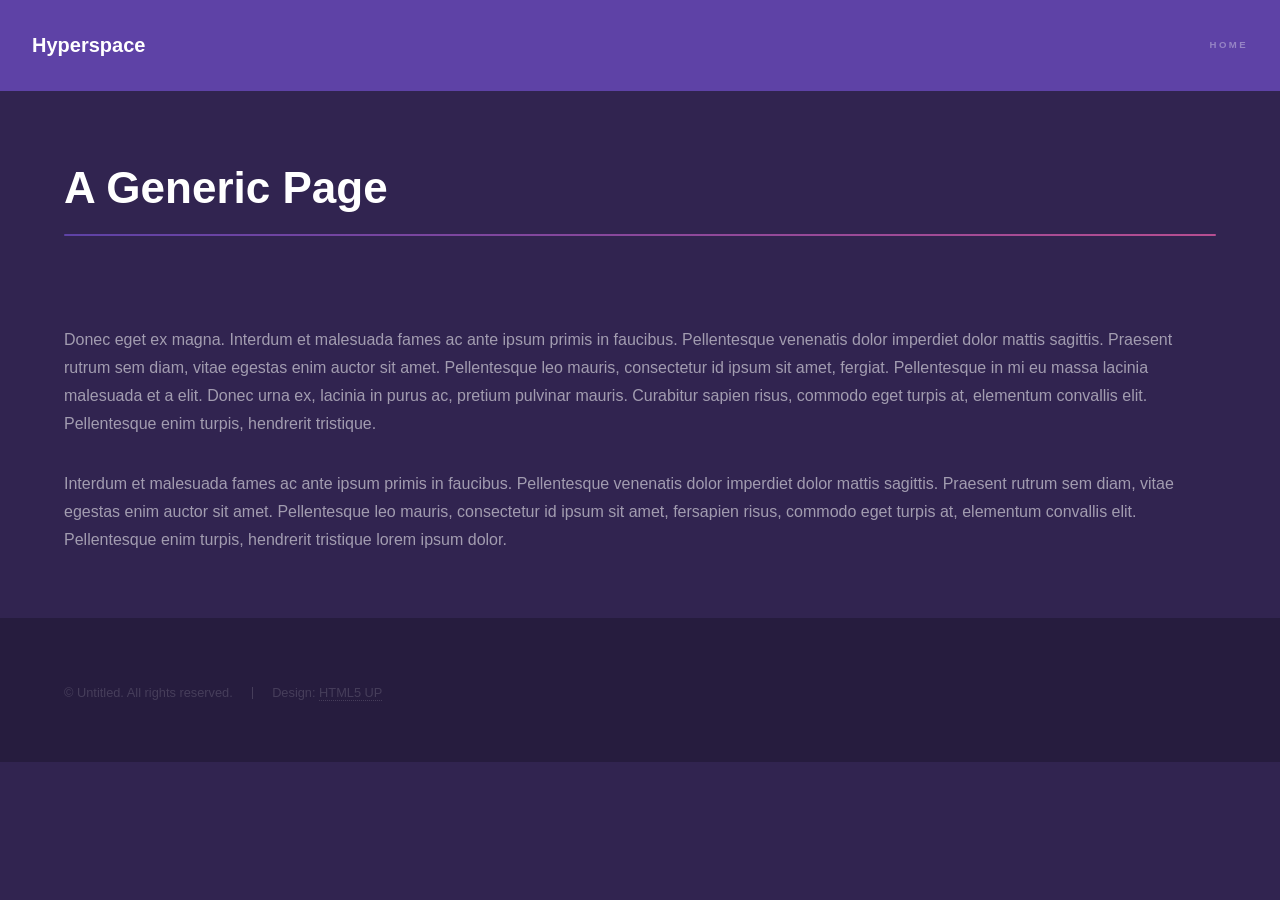
==== courses.html @ 7a7cf8f0 "Site navigation (home and course pages)" ====
<!DOCTYPE HTML>
<!--
	Hyperspace by HTML5 UP
	html5up.net | @ajlkn
	Free for personal and commercial use under the CCA 3.0 license (html5up.net/license)
-->
<html>
	<head>
		<title>Generic - Hyperspace by HTML5 UP</title>
		<meta charset="utf-8" />
		<meta name="viewport" content="width=device-width, initial-scale=1, user-scalable=no" />
		<link rel="stylesheet" href="assets/css/main.css" />
		<noscript><link rel="stylesheet" href="assets/css/noscript.css" /></noscript>
	</head>
	<body class="is-preload">

		<!-- Header -->
			<header id="header">
				<a href="index.html" class="title">Hyperspace</a>
				<nav>
					<ul>
						<li><a href="index.html">Home</a></li>
					</ul>
				</nav>
			</header>

		<!-- Wrapper -->
			<div id="wrapper">

				<!-- Main -->
					<section id="main" class="wrapper">
						<div class="inner">
							<h1 class="major">A Generic Page</h1>
							<span class="image fit"><img src="images/pic04.jpg" alt="" /></span>
							<p>Donec eget ex magna. Interdum et malesuada fames ac ante ipsum primis in faucibus. Pellentesque venenatis dolor imperdiet dolor mattis sagittis. Praesent rutrum sem diam, vitae egestas enim auctor sit amet. Pellentesque leo mauris, consectetur id ipsum sit amet, fergiat. Pellentesque in mi eu massa lacinia malesuada et a elit. Donec urna ex, lacinia in purus ac, pretium pulvinar mauris. Curabitur sapien risus, commodo eget turpis at, elementum convallis elit. Pellentesque enim turpis, hendrerit tristique.</p>
							<p>Interdum et malesuada fames ac ante ipsum primis in faucibus. Pellentesque venenatis dolor imperdiet dolor mattis sagittis. Praesent rutrum sem diam, vitae egestas enim auctor sit amet. Pellentesque leo mauris, consectetur id ipsum sit amet, fersapien risus, commodo eget turpis at, elementum convallis elit. Pellentesque enim turpis, hendrerit tristique lorem ipsum dolor.</p>
						</div>
					</section>

			</div>

		<!-- Footer -->
			<footer id="footer" class="wrapper alt">
				<div class="inner">
					<ul class="menu">
						<li>&copy; Untitled. All rights reserved.</li><li>Design: <a href="http://html5up.net">HTML5 UP</a></li>
					</ul>
				</div>
			</footer>

		<!-- Scripts -->
			<script src="assets/js/jquery.min.js"></script>
			<script src="assets/js/jquery.scrollex.min.js"></script>
			<script src="assets/js/jquery.scrolly.min.js"></script>
			<script src="assets/js/browser.min.js"></script>
			<script src="assets/js/breakpoints.min.js"></script>
			<script src="assets/js/util.js"></script>
			<script src="assets/js/main.js"></script>

	</body>
</html>
---- assets/css/main.css ----
@import url(fontawesome-all.min.css);

/*
	Hyperspace by HTML5 UP
	html5up.net | @ajlkn
	Free for personal and commercial use under the CCA 3.0 license (html5up.net/license)
*/

html, body, div, span, applet, object,
iframe, h1, h2, h3, h4, h5, h6, p, blockquote,
pre, a, abbr, acronym, address, big, cite,
code, del, dfn, em, img, ins, kbd, q, s, samp,
small, strike, strong, sub, sup, tt, var, b,
u, i, center, dl, dt, dd, ol, ul, li, fieldset,
form, label, legend, table, caption, tbody,
tfoot, thead, tr, th, td, article, aside,
canvas, details, embed, figure, figcaption,
footer, header, hgroup, menu, nav, output, ruby,
section, summary, time, mark, audio, video {
	margin: 0;
	padding: 0;
	border: 0;
	font-size: 100%;
	font: inherit;
	vertical-align: baseline;}

article, aside, details, figcaption, figure,
footer, header, hgroup, menu, nav, section {
	display: block;}

body {
	line-height: 1;
}

ol, ul {
	list-style: none;
}

blockquote, q {
	quotes: none;
}

	blockquote:before, blockquote:after, q:before, q:after {
		content: '';
		content: none;
	}

table {
	border-collapse: collapse;
	border-spacing: 0;
}

body {
	-webkit-text-size-adjust: none;
}

mark {
	background-color: transparent;
	color: inherit;
}

input::-moz-focus-inner {
	border: 0;
	padding: 0;
}

input, select, textarea {
	-moz-appearance: none;
	-webkit-appearance: none;
	-ms-appearance: none;
	appearance: none;
}

/* Basic */

	@-ms-viewport {
		width: device-width;
	}

	body {
		-ms-overflow-style: scrollbar;
	}

	@media screen and (max-width: 480px) {

		html, body {
			min-width: 320px;
		}

	}

	html {
		box-sizing: border-box;
	}

	*, *:before, *:after {
		box-sizing: inherit;
	}

	body {
		background: #312450;
	}

		body.is-preload *, body.is-preload *:before, body.is-preload *:after {
			-moz-animation: none !important;
			-webkit-animation: none !important;
			-ms-animation: none !important;
			animation: none !important;
			-moz-transition: none !important;
			-webkit-transition: none !important;
			-ms-transition: none !important;
			transition: none !important;
		}

/* Type */

	body, input, select, textarea {
		color: rgba(255, 255, 255, 0.55);
		font-family: Arial, Helvetica, sans-serif;
		font-size: 16.5pt;
		font-weight: normal;
		line-height: 1.75;
	}

		@media screen and (max-width: 1680px) {

			body, input, select, textarea {
				font-size: 13pt;
			}

		}

		@media screen and (max-width: 1280px) {

			body, input, select, textarea {
				font-size: 12pt;
			}

		}

		@media screen and (max-width: 360px) {

			body, input, select, textarea {
				font-size: 11pt;
			}

		}

	a {
		-moz-transition: color 0.2s ease, border-bottom-color 0.2s ease;
		-webkit-transition: color 0.2s ease, border-bottom-color 0.2s ease;
		-ms-transition: color 0.2s ease, border-bottom-color 0.2s ease;
		transition: color 0.2s ease, border-bottom-color 0.2s ease;
		border-bottom: dotted 1px rgba(255, 255, 255, 0.35);
		color: inherit;
		text-decoration: none;
	}

		a:hover {
			border-bottom-color: transparent;
			color: #ffffff;
		}

	strong, b {
		color: #ffffff;
		font-weight: bold;
	}

	em, i {
		font-style: italic;
	}

	p {
		margin: 0 0 2em 0;
	}

	h1, h2, h3, h4, h5, h6 {
		color: #ffffff;
		font-weight: bold;
		line-height: 1.5;
		margin: 0 0 0.5em 0;
	}

		h1 a, h2 a, h3 a, h4 a, h5 a, h6 a {
			color: inherit;
			text-decoration: none;
		}

	h1 {
		font-size: 2.75em;
	}

		h1.major {
			margin: 0 0 1.3em 0;
			position: relative;
			padding-bottom: 0.35em;
		}

			h1.major:after {
				background-image: -moz-linear-gradient(to right, #5e42a6, #b74e91);
				background-image: -webkit-linear-gradient(to right, #5e42a6, #b74e91);
				background-image: -ms-linear-gradient(to right, #5e42a6, #b74e91);
				background-image: linear-gradient(to right, #5e42a6, #b74e91);
				-moz-transition: max-width 0.2s ease;
				-webkit-transition: max-width 0.2s ease;
				-ms-transition: max-width 0.2s ease;
				transition: max-width 0.2s ease;
				border-radius: 0.2em;
				bottom: 0;
				content: '';
				height: 0.05em;
				position: absolute;
				right: 0;
				width: 100%;
			}

	h2 {
		font-size: 1.75em;
	}

	h3 {
		font-size: 1.1em;
	}

	h4 {
		font-size: 1em;
	}

	h5 {
		font-size: 0.8em;
	}

	h6 {
		font-size: 0.6em;
	}

	@media screen and (max-width: 736px) {

		h1 {
			font-size: 2em;
		}

		h2 {
			font-size: 1.25em;
		}

		h3 {
			font-size: 1em;
		}

		h4 {
			font-size: 0.8em;
		}

		h5 {
			font-size: 0.6em;
		}

		h6 {
			font-size: 0.6em;
		}

	}

	sub {
		font-size: 0.8em;
		position: relative;
		top: 0.5em;
	}

	sup {
		font-size: 0.8em;
		position: relative;
		top: -0.5em;
	}

	blockquote {
		border-left: solid 4px rgba(255, 255, 255, 0.15);
		font-style: italic;
		margin: 0 0 2em 0;
		padding: 0.5em 0 0.5em 2em;
	}

	code {
		background: rgba(255, 255, 255, 0.05);
		border-radius: 0.25em;
		border: solid 1px rgba(255, 255, 255, 0.15);
		font-family: "Courier New", monospace;
		font-size: 0.9em;
		margin: 0 0.25em;
		padding: 0.25em 0.65em;
	}

	pre {
		-webkit-overflow-scrolling: touch;
		font-family: "Courier New", monospace;
		font-size: 0.9em;
		margin: 0 0 2em 0;
	}

		pre code {
			display: block;
			line-height: 1.75em;
			padding: 1em 1.5em;
			overflow-x: auto;
		}

	hr {
		border: 0;
		border-bottom: solid 1px rgba(255, 255, 255, 0.15);
		margin: 2em 0;
	}

		hr.major {
			margin: 3em 0;
		}

	.align-left {
		text-align: left;
	}

	.align-center {
		text-align: center;
	}

	.align-right {
		text-align: right;
	}

/* Row */

	.row {
		display: flex;
		flex-wrap: wrap;
		box-sizing: border-box;
		align-items: stretch;
	}

		.row > * {
			box-sizing: border-box;
		}

		.row.gtr-uniform > * > :last-child {
			margin-bottom: 0;
		}

		.row.aln-left {
			justify-content: flex-start;
		}

		.row.aln-center {
			justify-content: center;
		}

		.row.aln-right {
			justify-content: flex-end;
		}

		.row.aln-top {
			align-items: flex-start;
		}

		.row.aln-middle {
			align-items: center;
		}

		.row.aln-bottom {
			align-items: flex-end;
		}

		.row > .imp {
			order: -1;
		}

		.row > .col-1 {
			width: 8.33333%;
		}

		.row > .off-1 {
			margin-left: 8.33333%;
		}

		.row > .col-2 {
			width: 16.66667%;
		}

		.row > .off-2 {
			margin-left: 16.66667%;
		}

		.row > .col-3 {
			width: 25%;
		}

		.row > .off-3 {
			margin-left: 25%;
		}

		.row > .col-4 {
			width: 33.33333%;
		}

		.row > .off-4 {
			margin-left: 33.33333%;
		}

		.row > .col-5 {
			width: 41.66667%;
		}

		.row > .off-5 {
			margin-left: 41.66667%;
		}

		.row > .col-6 {
			width: 50%;
		}

		.row > .off-6 {
			margin-left: 50%;
		}

		.row > .col-7 {
			width: 58.33333%;
		}

		.row > .off-7 {
			margin-left: 58.33333%;
		}

		.row > .col-8 {
			width: 66.66667%;
		}

		.row > .off-8 {
			margin-left: 66.66667%;
		}

		.row > .col-9 {
			width: 75%;
		}

		.row > .off-9 {
			margin-left: 75%;
		}

		.row > .col-10 {
			width: 83.33333%;
		}

		.row > .off-10 {
			margin-left: 83.33333%;
		}

		.row > .col-11 {
			width: 91.66667%;
		}

		.row > .off-11 {
			margin-left: 91.66667%;
		}

		.row > .col-12 {
			width: 100%;
		}

		.row > .off-12 {
			margin-left: 100%;
		}

		.row.gtr-0 {
			margin-top: 0;
			margin-left: 0em;
		}

			.row.gtr-0 > * {
				padding: 0 0 0 0em;
			}

			.row.gtr-0.gtr-uniform {
				margin-top: 0em;
			}

				.row.gtr-0.gtr-uniform > * {
					padding-top: 0em;
				}

		.row.gtr-25 {
			margin-top: 0;
			margin-left: -0.375em;
		}

			.row.gtr-25 > * {
				padding: 0 0 0 0.375em;
			}

			.row.gtr-25.gtr-uniform {
				margin-top: -0.375em;
			}

				.row.gtr-25.gtr-uniform > * {
					padding-top: 0.375em;
				}

		.row.gtr-50 {
			margin-top: 0;
			margin-left: -0.75em;
		}

			.row.gtr-50 > * {
				padding: 0 0 0 0.75em;
			}

			.row.gtr-50.gtr-uniform {
				margin-top: -0.75em;
			}

				.row.gtr-50.gtr-uniform > * {
					padding-top: 0.75em;
				}

		.row {
			margin-top: 0;
			margin-left: -1.5em;
		}

			.row > * {
				padding: 0 0 0 1.5em;
			}

			.row.gtr-uniform {
				margin-top: -1.5em;
			}

				.row.gtr-uniform > * {
					padding-top: 1.5em;
				}

		.row.gtr-150 {
			margin-top: 0;
			margin-left: -2.25em;
		}

			.row.gtr-150 > * {
				padding: 0 0 0 2.25em;
			}

			.row.gtr-150.gtr-uniform {
				margin-top: -2.25em;
			}

				.row.gtr-150.gtr-uniform > * {
					padding-top: 2.25em;
				}

		.row.gtr-200 {
			margin-top: 0;
			margin-left: -3em;
		}

			.row.gtr-200 > * {
				padding: 0 0 0 3em;
			}

			.row.gtr-200.gtr-uniform {
				margin-top: -3em;
			}

				.row.gtr-200.gtr-uniform > * {
					padding-top: 3em;
				}

		@media screen and (max-width: 1680px) {

			.row {
				display: flex;
				flex-wrap: wrap;
				box-sizing: border-box;
				align-items: stretch;
			}

				.row > * {
					box-sizing: border-box;
				}

				.row.gtr-uniform > * > :last-child {
					margin-bottom: 0;
				}

				.row.aln-left {
					justify-content: flex-start;
				}

				.row.aln-center {
					justify-content: center;
				}

				.row.aln-right {
					justify-content: flex-end;
				}

				.row.aln-top {
					align-items: flex-start;
				}

				.row.aln-middle {
					align-items: center;
				}

				.row.aln-bottom {
					align-items: flex-end;
				}

				.row > .imp-xlarge {
					order: -1;
				}

				.row > .col-1-xlarge {
					width: 8.33333%;
				}

				.row > .off-1-xlarge {
					margin-left: 8.33333%;
				}

				.row > .col-2-xlarge {
					width: 16.66667%;
				}

				.row > .off-2-xlarge {
					margin-left: 16.66667%;
				}

				.row > .col-3-xlarge {
					width: 25%;
				}

				.row > .off-3-xlarge {
					margin-left: 25%;
				}

				.row > .col-4-xlarge {
					width: 33.33333%;
				}

				.row > .off-4-xlarge {
					margin-left: 33.33333%;
				}

				.row > .col-5-xlarge {
					width: 41.66667%;
				}

				.row > .off-5-xlarge {
					margin-left: 41.66667%;
				}

				.row > .col-6-xlarge {
					width: 50%;
				}

				.row > .off-6-xlarge {
					margin-left: 50%;
				}

				.row > .col-7-xlarge {
					width: 58.33333%;
				}

				.row > .off-7-xlarge {
					margin-left: 58.33333%;
				}

				.row > .col-8-xlarge {
					width: 66.66667%;
				}

				.row > .off-8-xlarge {
					margin-left: 66.66667%;
				}

				.row > .col-9-xlarge {
					width: 75%;
				}

				.row > .off-9-xlarge {
					margin-left: 75%;
				}

				.row > .col-10-xlarge {
					width: 83.33333%;
				}

				.row > .off-10-xlarge {
					margin-left: 83.33333%;
				}

				.row > .col-11-xlarge {
					width: 91.66667%;
				}

				.row > .off-11-xlarge {
					margin-left: 91.66667%;
				}

				.row > .col-12-xlarge {
					width: 100%;
				}

				.row > .off-12-xlarge {
					margin-left: 100%;
				}

				.row.gtr-0 {
					margin-top: 0;
					margin-left: 0em;
				}

					.row.gtr-0 > * {
						padding: 0 0 0 0em;
					}

					.row.gtr-0.gtr-uniform {
						margin-top: 0em;
					}

						.row.gtr-0.gtr-uniform > * {
							padding-top: 0em;
						}

				.row.gtr-25 {
					margin-top: 0;
					margin-left: -0.375em;
				}

					.row.gtr-25 > * {
						padding: 0 0 0 0.375em;
					}

					.row.gtr-25.gtr-uniform {
						margin-top: -0.375em;
					}

						.row.gtr-25.gtr-uniform > * {
							padding-top: 0.375em;
						}

				.row.gtr-50 {
					margin-top: 0;
					margin-left: -0.75em;
				}

					.row.gtr-50 > * {
						padding: 0 0 0 0.75em;
					}

					.row.gtr-50.gtr-uniform {
						margin-top: -0.75em;
					}

						.row.gtr-50.gtr-uniform > * {
							padding-top: 0.75em;
						}

				.row {
					margin-top: 0;
					margin-left: -1.5em;
				}

					.row > * {
						padding: 0 0 0 1.5em;
					}

					.row.gtr-uniform {
						margin-top: -1.5em;
					}

						.row.gtr-uniform > * {
							padding-top: 1.5em;
						}

				.row.gtr-150 {
					margin-top: 0;
					margin-left: -2.25em;
				}

					.row.gtr-150 > * {
						padding: 0 0 0 2.25em;
					}

					.row.gtr-150.gtr-uniform {
						margin-top: -2.25em;
					}

						.row.gtr-150.gtr-uniform > * {
							padding-top: 2.25em;
						}

				.row.gtr-200 {
					margin-top: 0;
					margin-left: -3em;
				}

					.row.gtr-200 > * {
						padding: 0 0 0 3em;
					}

					.row.gtr-200.gtr-uniform {
						margin-top: -3em;
					}

						.row.gtr-200.gtr-uniform > * {
							padding-top: 3em;
						}

		}

		@media screen and (max-width: 1280px) {

			.row {
				display: flex;
				flex-wrap: wrap;
				box-sizing: border-box;
				align-items: stretch;
			}

				.row > * {
					box-sizing: border-box;
				}

				.row.gtr-uniform > * > :last-child {
					margin-bottom: 0;
				}

				.row.aln-left {
					justify-content: flex-start;
				}

				.row.aln-center {
					justify-content: center;
				}

				.row.aln-right {
					justify-content: flex-end;
				}

				.row.aln-top {
					align-items: flex-start;
				}

				.row.aln-middle {
					align-items: center;
				}

				.row.aln-bottom {
					align-items: flex-end;
				}

				.row > .imp-large {
					order: -1;
				}

				.row > .col-1-large {
					width: 8.33333%;
				}

				.row > .off-1-large {
					margin-left: 8.33333%;
				}

				.row > .col-2-large {
					width: 16.66667%;
				}

				.row > .off-2-large {
					margin-left: 16.66667%;
				}

				.row > .col-3-large {
					width: 25%;
				}

				.row > .off-3-large {
					margin-left: 25%;
				}

				.row > .col-4-large {
					width: 33.33333%;
				}

				.row > .off-4-large {
					margin-left: 33.33333%;
				}

				.row > .col-5-large {
					width: 41.66667%;
				}

				.row > .off-5-large {
					margin-left: 41.66667%;
				}

				.row > .col-6-large {
					width: 50%;
				}

				.row > .off-6-large {
					margin-left: 50%;
				}

				.row > .col-7-large {
					width: 58.33333%;
				}

				.row > .off-7-large {
					margin-left: 58.33333%;
				}

				.row > .col-8-large {
					width: 66.66667%;
				}

				.row > .off-8-large {
					margin-left: 66.66667%;
				}

				.row > .col-9-large {
					width: 75%;
				}

				.row > .off-9-large {
					margin-left: 75%;
				}

				.row > .col-10-large {
					width: 83.33333%;
				}

				.row > .off-10-large {
					margin-left: 83.33333%;
				}

				.row > .col-11-large {
					width: 91.66667%;
				}

				.row > .off-11-large {
					margin-left: 91.66667%;
				}

				.row > .col-12-large {
					width: 100%;
				}

				.row > .off-12-large {
					margin-left: 100%;
				}

				.row.gtr-0 {
					margin-top: 0;
					margin-left: 0em;
				}

					.row.gtr-0 > * {
						padding: 0 0 0 0em;
					}

					.row.gtr-0.gtr-uniform {
						margin-top: 0em;
					}

						.row.gtr-0.gtr-uniform > * {
							padding-top: 0em;
						}

				.row.gtr-25 {
					margin-top: 0;
					margin-left: -0.375em;
				}

					.row.gtr-25 > * {
						padding: 0 0 0 0.375em;
					}

					.row.gtr-25.gtr-uniform {
						margin-top: -0.375em;
					}

						.row.gtr-25.gtr-uniform > * {
							padding-top: 0.375em;
						}

				.row.gtr-50 {
					margin-top: 0;
					margin-left: -0.75em;
				}

					.row.gtr-50 > * {
						padding: 0 0 0 0.75em;
					}

					.row.gtr-50.gtr-uniform {
						margin-top: -0.75em;
					}

						.row.gtr-50.gtr-uniform > * {
							padding-top: 0.75em;
						}

				.row {
					margin-top: 0;
					margin-left: -1.5em;
				}

					.row > * {
						padding: 0 0 0 1.5em;
					}

					.row.gtr-uniform {
						margin-top: -1.5em;
					}

						.row.gtr-uniform > * {
							padding-top: 1.5em;
						}

				.row.gtr-150 {
					margin-top: 0;
					margin-left: -2.25em;
				}

					.row.gtr-150 > * {
						padding: 0 0 0 2.25em;
					}

					.row.gtr-150.gtr-uniform {
						margin-top: -2.25em;
					}

						.row.gtr-150.gtr-uniform > * {
							padding-top: 2.25em;
						}

				.row.gtr-200 {
					margin-top: 0;
					margin-left: -3em;
				}

					.row.gtr-200 > * {
						padding: 0 0 0 3em;
					}

					.row.gtr-200.gtr-uniform {
						margin-top: -3em;
					}

						.row.gtr-200.gtr-uniform > * {
							padding-top: 3em;
						}

		}

		@media screen and (max-width: 980px) {

			.row {
				display: flex;
				flex-wrap: wrap;
				box-sizing: border-box;
				align-items: stretch;
			}

				.row > * {
					box-sizing: border-box;
				}

				.row.gtr-uniform > * > :last-child {
					margin-bottom: 0;
				}

				.row.aln-left {
					justify-content: flex-start;
				}

				.row.aln-center {
					justify-content: center;
				}

				.row.aln-right {
					justify-content: flex-end;
				}

				.row.aln-top {
					align-items: flex-start;
				}

				.row.aln-middle {
					align-items: center;
				}

				.row.aln-bottom {
					align-items: flex-end;
				}

				.row > .imp-medium {
					order: -1;
				}

				.row > .col-1-medium {
					width: 8.33333%;
				}

				.row > .off-1-medium {
					margin-left: 8.33333%;
				}

				.row > .col-2-medium {
					width: 16.66667%;
				}

				.row > .off-2-medium {
					margin-left: 16.66667%;
				}

				.row > .col-3-medium {
					width: 25%;
				}

				.row > .off-3-medium {
					margin-left: 25%;
				}

				.row > .col-4-medium {
					width: 33.33333%;
				}

				.row > .off-4-medium {
					margin-left: 33.33333%;
				}

				.row > .col-5-medium {
					width: 41.66667%;
				}

				.row > .off-5-medium {
					margin-left: 41.66667%;
				}

				.row > .col-6-medium {
					width: 50%;
				}

				.row > .off-6-medium {
					margin-left: 50%;
				}

				.row > .col-7-medium {
					width: 58.33333%;
				}

				.row > .off-7-medium {
					margin-left: 58.33333%;
				}

				.row > .col-8-medium {
					width: 66.66667%;
				}

				.row > .off-8-medium {
					margin-left: 66.66667%;
				}

				.row > .col-9-medium {
					width: 75%;
				}

				.row > .off-9-medium {
					margin-left: 75%;
				}

				.row > .col-10-medium {
					width: 83.33333%;
				}

				.row > .off-10-medium {
					margin-left: 83.33333%;
				}

				.row > .col-11-medium {
					width: 91.66667%;
				}

				.row > .off-11-medium {
					margin-left: 91.66667%;
				}

				.row > .col-12-medium {
					width: 100%;
				}

				.row > .off-12-medium {
					margin-left: 100%;
				}

				.row.gtr-0 {
					margin-top: 0;
					margin-left: 0em;
				}

					.row.gtr-0 > * {
						padding: 0 0 0 0em;
					}

					.row.gtr-0.gtr-uniform {
						margin-top: 0em;
					}

						.row.gtr-0.gtr-uniform > * {
							padding-top: 0em;
						}

				.row.gtr-25 {
					margin-top: 0;
					margin-left: -0.375em;
				}

					.row.gtr-25 > * {
						padding: 0 0 0 0.375em;
					}

					.row.gtr-25.gtr-uniform {
						margin-top: -0.375em;
					}

						.row.gtr-25.gtr-uniform > * {
							padding-top: 0.375em;
						}

				.row.gtr-50 {
					margin-top: 0;
					margin-left: -0.75em;
				}

					.row.gtr-50 > * {
						padding: 0 0 0 0.75em;
					}

					.row.gtr-50.gtr-uniform {
						margin-top: -0.75em;
					}

						.row.gtr-50.gtr-uniform > * {
							padding-top: 0.75em;
						}

				.row {
					margin-top: 0;
					margin-left: -1.5em;
				}

					.row > * {
						padding: 0 0 0 1.5em;
					}

					.row.gtr-uniform {
						margin-top: -1.5em;
					}

						.row.gtr-uniform > * {
							padding-top: 1.5em;
						}

				.row.gtr-150 {
					margin-top: 0;
					margin-left: -2.25em;
				}

					.row.gtr-150 > * {
						padding: 0 0 0 2.25em;
					}

					.row.gtr-150.gtr-uniform {
						margin-top: -2.25em;
					}

						.row.gtr-150.gtr-uniform > * {
							padding-top: 2.25em;
						}

				.row.gtr-200 {
					margin-top: 0;
					margin-left: -3em;
				}

					.row.gtr-200 > * {
						padding: 0 0 0 3em;
					}

					.row.gtr-200.gtr-uniform {
						margin-top: -3em;
					}

						.row.gtr-200.gtr-uniform > * {
							padding-top: 3em;
						}

		}

		@media screen and (max-width: 736px) {

			.row {
				display: flex;
				flex-wrap: wrap;
				box-sizing: border-box;
				align-items: stretch;
			}

				.row > * {
					box-sizing: border-box;
				}

				.row.gtr-uniform > * > :last-child {
					margin-bottom: 0;
				}

				.row.aln-left {
					justify-content: flex-start;
				}

				.row.aln-center {
					justify-content: center;
				}

				.row.aln-right {
					justify-content: flex-end;
				}

				.row.aln-top {
					align-items: flex-start;
				}

				.row.aln-middle {
					align-items: center;
				}

				.row.aln-bottom {
					align-items: flex-end;
				}

				.row > .imp-small {
					order: -1;
				}

				.row > .col-1-small {
					width: 8.33333%;
				}

				.row > .off-1-small {
					margin-left: 8.33333%;
				}

				.row > .col-2-small {
					width: 16.66667%;
				}

				.row > .off-2-small {
					margin-left: 16.66667%;
				}

				.row > .col-3-small {
					width: 25%;
				}

				.row > .off-3-small {
					margin-left: 25%;
				}

				.row > .col-4-small {
					width: 33.33333%;
				}

				.row > .off-4-small {
					margin-left: 33.33333%;
				}

				.row > .col-5-small {
					width: 41.66667%;
				}

				.row > .off-5-small {
					margin-left: 41.66667%;
				}

				.row > .col-6-small {
					width: 50%;
				}

				.row > .off-6-small {
					margin-left: 50%;
				}

				.row > .col-7-small {
					width: 58.33333%;
				}

				.row > .off-7-small {
					margin-left: 58.33333%;
				}

				.row > .col-8-small {
					width: 66.66667%;
				}

				.row > .off-8-small {
					margin-left: 66.66667%;
				}

				.row > .col-9-small {
					width: 75%;
				}

				.row > .off-9-small {
					margin-left: 75%;
				}

				.row > .col-10-small {
					width: 83.33333%;
				}

				.row > .off-10-small {
					margin-left: 83.33333%;
				}

				.row > .col-11-small {
					width: 91.66667%;
				}

				.row > .off-11-small {
					margin-left: 91.66667%;
				}

				.row > .col-12-small {
					width: 100%;
				}

				.row > .off-12-small {
					margin-left: 100%;
				}

				.row.gtr-0 {
					margin-top: 0;
					margin-left: 0em;
				}

					.row.gtr-0 > * {
						padding: 0 0 0 0em;
					}

					.row.gtr-0.gtr-uniform {
						margin-top: 0em;
					}

						.row.gtr-0.gtr-uniform > * {
							padding-top: 0em;
						}

				.row.gtr-25 {
					margin-top: 0;
					margin-left: -0.375em;
				}

					.row.gtr-25 > * {
						padding: 0 0 0 0.375em;
					}

					.row.gtr-25.gtr-uniform {
						margin-top: -0.375em;
					}

						.row.gtr-25.gtr-uniform > * {
							padding-top: 0.375em;
						}

				.row.gtr-50 {
					margin-top: 0;
					margin-left: -0.75em;
				}

					.row.gtr-50 > * {
						padding: 0 0 0 0.75em;
					}

					.row.gtr-50.gtr-uniform {
						margin-top: -0.75em;
					}

						.row.gtr-50.gtr-uniform > * {
							padding-top: 0.75em;
						}

				.row {
					margin-top: 0;
					margin-left: -1.5em;
				}

					.row > * {
						padding: 0 0 0 1.5em;
					}

					.row.gtr-uniform {
						margin-top: -1.5em;
					}

						.row.gtr-uniform > * {
							padding-top: 1.5em;
						}

				.row.gtr-150 {
					margin-top: 0;
					margin-left: -2.25em;
				}

					.row.gtr-150 > * {
						padding: 0 0 0 2.25em;
					}

					.row.gtr-150.gtr-uniform {
						margin-top: -2.25em;
					}

						.row.gtr-150.gtr-uniform > * {
							padding-top: 2.25em;
						}

				.row.gtr-200 {
					margin-top: 0;
					margin-left: -3em;
				}

					.row.gtr-200 > * {
						padding: 0 0 0 3em;
					}

					.row.gtr-200.gtr-uniform {
						margin-top: -3em;
					}

						.row.gtr-200.gtr-uniform > * {
							padding-top: 3em;
						}

		}

		@media screen and (max-width: 480px) {

			.row {
				display: flex;
				flex-wrap: wrap;
				box-sizing: border-box;
				align-items: stretch;
			}

				.row > * {
					box-sizing: border-box;
				}

				.row.gtr-uniform > * > :last-child {
					margin-bottom: 0;
				}

				.row.aln-left {
					justify-content: flex-start;
				}

				.row.aln-center {
					justify-content: center;
				}

				.row.aln-right {
					justify-content: flex-end;
				}

				.row.aln-top {
					align-items: flex-start;
				}

				.row.aln-middle {
					align-items: center;
				}

				.row.aln-bottom {
					align-items: flex-end;
				}

				.row > .imp-xsmall {
					order: -1;
				}

				.row > .col-1-xsmall {
					width: 8.33333%;
				}

				.row > .off-1-xsmall {
					margin-left: 8.33333%;
				}

				.row > .col-2-xsmall {
					width: 16.66667%;
				}

				.row > .off-2-xsmall {
					margin-left: 16.66667%;
				}

				.row > .col-3-xsmall {
					width: 25%;
				}

				.row > .off-3-xsmall {
					margin-left: 25%;
				}

				.row > .col-4-xsmall {
					width: 33.33333%;
				}

				.row > .off-4-xsmall {
					margin-left: 33.33333%;
				}

				.row > .col-5-xsmall {
					width: 41.66667%;
				}

				.row > .off-5-xsmall {
					margin-left: 41.66667%;
				}

				.row > .col-6-xsmall {
					width: 50%;
				}

				.row > .off-6-xsmall {
					margin-left: 50%;
				}

				.row > .col-7-xsmall {
					width: 58.33333%;
				}

				.row > .off-7-xsmall {
					margin-left: 58.33333%;
				}

				.row > .col-8-xsmall {
					width: 66.66667%;
				}

				.row > .off-8-xsmall {
					margin-left: 66.66667%;
				}

				.row > .col-9-xsmall {
					width: 75%;
				}

				.row > .off-9-xsmall {
					margin-left: 75%;
				}

				.row > .col-10-xsmall {
					width: 83.33333%;
				}

				.row > .off-10-xsmall {
					margin-left: 83.33333%;
				}

				.row > .col-11-xsmall {
					width: 91.66667%;
				}

				.row > .off-11-xsmall {
					margin-left: 91.66667%;
				}

				.row > .col-12-xsmall {
					width: 100%;
				}

				.row > .off-12-xsmall {
					margin-left: 100%;
				}

				.row.gtr-0 {
					margin-top: 0;
					margin-left: 0em;
				}

					.row.gtr-0 > * {
						padding: 0 0 0 0em;
					}

					.row.gtr-0.gtr-uniform {
						margin-top: 0em;
					}

						.row.gtr-0.gtr-uniform > * {
							padding-top: 0em;
						}

				.row.gtr-25 {
					margin-top: 0;
					margin-left: -0.375em;
				}

					.row.gtr-25 > * {
						padding: 0 0 0 0.375em;
					}

					.row.gtr-25.gtr-uniform {
						margin-top: -0.375em;
					}

						.row.gtr-25.gtr-uniform > * {
							padding-top: 0.375em;
						}

				.row.gtr-50 {
					margin-top: 0;
					margin-left: -0.75em;
				}

					.row.gtr-50 > * {
						padding: 0 0 0 0.75em;
					}

					.row.gtr-50.gtr-uniform {
						margin-top: -0.75em;
					}

						.row.gtr-50.gtr-uniform > * {
							padding-top: 0.75em;
						}

				.row {
					margin-top: 0;
					margin-left: -1.5em;
				}

					.row > * {
						padding: 0 0 0 1.5em;
					}

					.row.gtr-uniform {
						margin-top: -1.5em;
					}

						.row.gtr-uniform > * {
							padding-top: 1.5em;
						}

				.row.gtr-150 {
					margin-top: 0;
					margin-left: -2.25em;
				}

					.row.gtr-150 > * {
						padding: 0 0 0 2.25em;
					}

					.row.gtr-150.gtr-uniform {
						margin-top: -2.25em;
					}

						.row.gtr-150.gtr-uniform > * {
							padding-top: 2.25em;
						}

				.row.gtr-200 {
					margin-top: 0;
					margin-left: -3em;
				}

					.row.gtr-200 > * {
						padding: 0 0 0 3em;
					}

					.row.gtr-200.gtr-uniform {
						margin-top: -3em;
					}

						.row.gtr-200.gtr-uniform > * {
							padding-top: 3em;
						}

		}

/* Box */

	.box {
		border-radius: 0.25em;
		border: solid 1px rgba(255, 255, 255, 0.15);
		margin-bottom: 2em;
		padding: 1.5em;
	}

		.box > :last-child,
		.box > :last-child > :last-child,
		.box > :last-child > :last-child > :last-child {
			margin-bottom: 0;
		}

		.box.alt {
			border: 0;
			border-radius: 0;
			padding: 0;
		}

/* Button */

	input[type="submit"],
	input[type="reset"],
	input[type="button"],
	button,
	.button {
		-moz-appearance: none;
		-webkit-appearance: none;
		-ms-appearance: none;
		appearance: none;
		-moz-transition: border-color 0.2s ease;
		-webkit-transition: border-color 0.2s ease;
		-ms-transition: border-color 0.2s ease;
		transition: border-color 0.2s ease;
		background-color: transparent;
		border: solid 1px !important;
		border-color: rgba(255, 255, 255, 0.15) !important;
		border-radius: 3em;
		color: #ffffff !important;
		cursor: pointer;
		display: inline-block;
		font-size: 0.6em;
		font-weight: bold;
		height: calc(4.75em + 2px);
		letter-spacing: 0.25em;
		line-height: 4.75em;
		outline: 0;
		padding: 0 3.75em;
		position: relative;
		text-align: center;
		text-decoration: none;
		text-transform: uppercase;
		white-space: nowrap;
	}

		input[type="submit"]:after,
		input[type="reset"]:after,
		input[type="button"]:after,
		button:after,
		.button:after {
			-moz-transform: scale(0.25);
			-webkit-transform: scale(0.25);
			-ms-transform: scale(0.25);
			transform: scale(0.25);
			pointer-events: none;
			-moz-transition: opacity 0.2s ease, -moz-transform 0.2s ease;
			-webkit-transition: opacity 0.2s ease, -webkit-transform 0.2s ease;
			-ms-transition: opacity 0.2s ease, -ms-transform 0.2s ease;
			transition: opacity 0.2s ease, transform 0.2s ease;
			background: #ffffff;
			border-radius: 3em;
			content: '';
			height: 100%;
			left: 0;
			opacity: 0;
			position: absolute;
			top: 0;
			width: 100%;
		}

		input[type="submit"].icon:before,
		input[type="reset"].icon:before,
		input[type="button"].icon:before,
		button.icon:before,
		.button.icon:before {
			margin-right: 0.75em;
		}

		input[type="submit"].fit,
		input[type="reset"].fit,
		input[type="button"].fit,
		button.fit,
		.button.fit {
			width: 100%;
		}

		input[type="submit"].small,
		input[type="reset"].small,
		input[type="button"].small,
		button.small,
		.button.small {
			font-size: 0.4em;
		}

		input[type="submit"].large,
		input[type="reset"].large,
		input[type="button"].large,
		button.large,
		.button.large {
			font-size: 0.8em;
		}

		input[type="submit"].primary,
		input[type="reset"].primary,
		input[type="button"].primary,
		button.primary,
		.button.primary {
			background-color: #ffffff;
			color: #312450 !important;
		}

			input[type="submit"].primary:after,
			input[type="reset"].primary:after,
			input[type="button"].primary:after,
			button.primary:after,
			.button.primary:after {
				display: none;
			}

		input[type="submit"].disabled, input[type="submit"]:disabled,
		input[type="reset"].disabled,
		input[type="reset"]:disabled,
		input[type="button"].disabled,
		input[type="button"]:disabled,
		button.disabled,
		button:disabled,
		.button.disabled,
		.button:disabled {
			cursor: default;
			opacity: 0.5;
			pointer-events: none;
		}

		input[type="submit"]:hover,
		input[type="reset"]:hover,
		input[type="button"]:hover,
		button:hover,
		.button:hover {
			border-color: rgba(255, 255, 255, 0.55) !important;
		}

			input[type="submit"]:hover:after,
			input[type="reset"]:hover:after,
			input[type="button"]:hover:after,
			button:hover:after,
			.button:hover:after {
				opacity: 0.05;
				-moz-transform: scale(1);
				-webkit-transform: scale(1);
				-ms-transform: scale(1);
				transform: scale(1);
			}

			input[type="submit"]:hover:active,
			input[type="reset"]:hover:active,
			input[type="button"]:hover:active,
			button:hover:active,
			.button:hover:active {
				border-color: #ffffff !important;
			}

				input[type="submit"]:hover:active:after,
				input[type="reset"]:hover:active:after,
				input[type="button"]:hover:active:after,
				button:hover:active:after,
				.button:hover:active:after {
					opacity: 0.1;
				}

/* Features */

	.features {
		display: -moz-flex;
		display: -webkit-flex;
		display: -ms-flex;
		display: flex;
		-moz-flex-wrap: wrap;
		-webkit-flex-wrap: wrap;
		-ms-flex-wrap: wrap;
		flex-wrap: wrap;
		border-radius: 0.25em;
		border: solid 1px rgba(255, 255, 255, 0.15);
		background: rgba(255, 255, 255, 0.05);
		margin: 0 0 2em 0;
	}

		.features section {
			padding: 3.5em 3em 1em 7em ;
			width: 50%;
			border-top: solid 1px rgba(255, 255, 255, 0.15);
			position: relative;
		}

			.features section:nth-child(-n + 2) {
				border-top-width: 0;
			}

			.features section:nth-child(2n) {
				border-left: solid 1px rgba(255, 255, 255, 0.15);
			}

			.features section .icon {
				-moz-transition: opacity 0.5s ease, -moz-transform 0.5s ease;
				-webkit-transition: opacity 0.5s ease, -webkit-transform 0.5s ease;
				-ms-transition: opacity 0.5s ease, -ms-transform 0.5s ease;
				transition: opacity 0.5s ease, transform 0.5s ease;
				-moz-transition-delay: 1s;
				-webkit-transition-delay: 1s;
				-ms-transition-delay: 1s;
				transition-delay: 1s;
				-moz-transform: scale(1);
				-webkit-transform: scale(1);
				-ms-transform: scale(1);
				transform: scale(1);
				position: absolute;
				left: 3em;
				top: 3em;
				opacity: 1;
			}

			.features section:nth-child(1) .icon {
				-moz-transition-delay: 0.15s;
				-webkit-transition-delay: 0.15s;
				-ms-transition-delay: 0.15s;
				transition-delay: 0.15s;
			}

			.features section:nth-child(2) .icon {
				-moz-transition-delay: 0.3s;
				-webkit-transition-delay: 0.3s;
				-ms-transition-delay: 0.3s;
				transition-delay: 0.3s;
			}

			.features section:nth-child(3) .icon {
				-moz-transition-delay: 0.45s;
				-webkit-transition-delay: 0.45s;
				-ms-transition-delay: 0.45s;
				transition-delay: 0.45s;
			}

			.features section:nth-child(4) .icon {
				-moz-transition-delay: 0.6s;
				-webkit-transition-delay: 0.6s;
				-ms-transition-delay: 0.6s;
				transition-delay: 0.6s;
			}

			.features section:nth-child(5) .icon {
				-moz-transition-delay: 0.75s;
				-webkit-transition-delay: 0.75s;
				-ms-transition-delay: 0.75s;
				transition-delay: 0.75s;
			}

			.features section:nth-child(6) .icon {
				-moz-transition-delay: 0.9s;
				-webkit-transition-delay: 0.9s;
				-ms-transition-delay: 0.9s;
				transition-delay: 0.9s;
			}

			.features section:nth-child(7) .icon {
				-moz-transition-delay: 1.05s;
				-webkit-transition-delay: 1.05s;
				-ms-transition-delay: 1.05s;
				transition-delay: 1.05s;
			}

			.features section:nth-child(8) .icon {
				-moz-transition-delay: 1.2s;
				-webkit-transition-delay: 1.2s;
				-ms-transition-delay: 1.2s;
				transition-delay: 1.2s;
			}

			.features section:nth-child(9) .icon {
				-moz-transition-delay: 1.35s;
				-webkit-transition-delay: 1.35s;
				-ms-transition-delay: 1.35s;
				transition-delay: 1.35s;
			}

			.features section:nth-child(10) .icon {
				-moz-transition-delay: 1.5s;
				-webkit-transition-delay: 1.5s;
				-ms-transition-delay: 1.5s;
				transition-delay: 1.5s;
			}

			.features section:nth-child(11) .icon {
				-moz-transition-delay: 1.65s;
				-webkit-transition-delay: 1.65s;
				-ms-transition-delay: 1.65s;
				transition-delay: 1.65s;
			}

			.features section:nth-child(12) .icon {
				-moz-transition-delay: 1.8s;
				-webkit-transition-delay: 1.8s;
				-ms-transition-delay: 1.8s;
				transition-delay: 1.8s;
			}

			.features section:nth-child(13) .icon {
				-moz-transition-delay: 1.95s;
				-webkit-transition-delay: 1.95s;
				-ms-transition-delay: 1.95s;
				transition-delay: 1.95s;
			}

			.features section:nth-child(14) .icon {
				-moz-transition-delay: 2.1s;
				-webkit-transition-delay: 2.1s;
				-ms-transition-delay: 2.1s;
				transition-delay: 2.1s;
			}

			.features section:nth-child(15) .icon {
				-moz-transition-delay: 2.25s;
				-webkit-transition-delay: 2.25s;
				-ms-transition-delay: 2.25s;
				transition-delay: 2.25s;
			}

			.features section:nth-child(16) .icon {
				-moz-transition-delay: 2.4s;
				-webkit-transition-delay: 2.4s;
				-ms-transition-delay: 2.4s;
				transition-delay: 2.4s;
			}

			.features section:nth-child(17) .icon {
				-moz-transition-delay: 2.55s;
				-webkit-transition-delay: 2.55s;
				-ms-transition-delay: 2.55s;
				transition-delay: 2.55s;
			}

			.features section:nth-child(18) .icon {
				-moz-transition-delay: 2.7s;
				-webkit-transition-delay: 2.7s;
				-ms-transition-delay: 2.7s;
				transition-delay: 2.7s;
			}

			.features section:nth-child(19) .icon {
				-moz-transition-delay: 2.85s;
				-webkit-transition-delay: 2.85s;
				-ms-transition-delay: 2.85s;
				transition-delay: 2.85s;
			}

			.features section:nth-child(20) .icon {
				-moz-transition-delay: 3s;
				-webkit-transition-delay: 3s;
				-ms-transition-delay: 3s;
				transition-delay: 3s;
			}

		.features.inactive section .icon {
			-moz-transform: scale(0.5);
			-webkit-transform: scale(0.5);
			-ms-transform: scale(0.5);
			transform: scale(0.5);
			opacity: 0;
		}

		@media screen and (max-width: 980px) {

			.features {
				display: block;
			}

				.features section {
					border-top-width: 1px !important;
					border-left-width: 0 !important;
					width: 100%;
				}

					.features section:first-child {
						border-top-width: 0 !important;
					}

		}

		@media screen and (max-width: 736px) {

			.features section {
				padding: 2.5em 1.5em 0.1em 5.5em ;
			}

				.features section .icon {
					left: 1.5em;
					top: 2em;
				}

		}

		@media screen and (max-width: 480px) {

			.features section {
				padding: 2em 1.5em 0.1em 1.5em ;
			}

				.features section .icon {
					left: 0;
					position: relative;
					top: 0;
				}

		}

/* Form */

	form {
		margin: 0 0 2em 0;
	}

		form > :last-child {
			margin-bottom: 0;
		}

		form > .fields {
			display: -moz-flex;
			display: -webkit-flex;
			display: -ms-flex;
			display: flex;
			-moz-flex-wrap: wrap;
			-webkit-flex-wrap: wrap;
			-ms-flex-wrap: wrap;
			flex-wrap: wrap;
			width: calc(100% + 3em);
			margin: -1.5em 0 2em -1.5em;
		}

			form > .fields > .field {
				-moz-flex-grow: 0;
				-webkit-flex-grow: 0;
				-ms-flex-grow: 0;
				flex-grow: 0;
				-moz-flex-shrink: 0;
				-webkit-flex-shrink: 0;
				-ms-flex-shrink: 0;
				flex-shrink: 0;
				padding: 1.5em 0 0 1.5em;
				width: calc(100% - 1.5em);
			}

				form > .fields > .field.half {
					width: calc(50% - 0.75em);
				}

				form > .fields > .field.third {
					width: calc(100%/3 - 0.5em);
				}

				form > .fields > .field.quarter {
					width: calc(25% - 0.375em);
				}

		@media screen and (max-width: 480px) {

			form > .fields {
				width: calc(100% + 3em);
				margin: -1.5em 0 2em -1.5em;
			}

				form > .fields > .field {
					padding: 1.5em 0 0 1.5em;
					width: calc(100% - 1.5em);
				}

					form > .fields > .field.half {
						width: calc(100% - 1.5em);
					}

					form > .fields > .field.third {
						width: calc(100% - 1.5em);
					}

					form > .fields > .field.quarter {
						width: calc(100% - 1.5em);
					}

		}

	label {
		color: #ffffff;
		font-weight: bold;
		line-height: 1.5;
		margin: 0 0 0.7em 0;
		display: block;
		font-size: 1.1em;
	}

	input[type="text"],
	input[type="password"],
	input[type="email"],
	input[type="tel"],
	select,
	textarea {
		-moz-appearance: none;
		-webkit-appearance: none;
		-ms-appearance: none;
		appearance: none;
		background: rgba(255, 255, 255, 0.05);
		border-radius: 0.25em;
		border: none;
		border: solid 1px rgba(255, 255, 255, 0.15);
		color: inherit;
		display: block;
		outline: 0;
		padding: 0 1em;
		text-decoration: none;
		width: 100%;
	}

		input[type="text"]:invalid,
		input[type="password"]:invalid,
		input[type="email"]:invalid,
		input[type="tel"]:invalid,
		select:invalid,
		textarea:invalid {
			box-shadow: none;
		}

		input[type="text"]:focus,
		input[type="password"]:focus,
		input[type="email"]:focus,
		input[type="tel"]:focus,
		select:focus,
		textarea:focus {
			border-color: #ffffff;
			box-shadow: 0 0 0 1px #ffffff;
		}

	select {
		background-image: url("data:image/svg+xml;charset=utf8,%3Csvg xmlns='http://www.w3.org/2000/svg' width='40' height='40' preserveAspectRatio='none' viewBox='0 0 40 40'%3E%3Cpath d='M9.4,12.3l10.4,10.4l10.4-10.4c0.2-0.2,0.5-0.4,0.9-0.4c0.3,0,0.6,0.1,0.9,0.4l3.3,3.3c0.2,0.2,0.4,0.5,0.4,0.9 c0,0.4-0.1,0.6-0.4,0.9L20.7,31.9c-0.2,0.2-0.5,0.4-0.9,0.4c-0.3,0-0.6-0.1-0.9-0.4L4.3,17.3c-0.2-0.2-0.4-0.5-0.4-0.9 c0-0.4,0.1-0.6,0.4-0.9l3.3-3.3c0.2-0.2,0.5-0.4,0.9-0.4S9.1,12.1,9.4,12.3z' fill='rgba(255, 255, 255, 0.15)' /%3E%3C/svg%3E");
		background-size: 1.25rem;
		background-repeat: no-repeat;
		background-position: calc(100% - 1rem) center;
		height: 2.75em;
		padding-right: 2.75em;
		text-overflow: ellipsis;
	}

		select option {
			color: #ffffff;
			background: #312450;
		}

		select:focus::-ms-value {
			background-color: transparent;
		}

		select::-ms-expand {
			display: none;
		}

	input[type="text"],
	input[type="password"],
	input[type="email"],
	select {
		height: 2.75em;
	}

	textarea {
		padding: 0.75em 1em;
	}

		body.is-ie textarea {
			min-height: 10em;
		}

	input[type="checkbox"],
	input[type="radio"] {
		-moz-appearance: none;
		-webkit-appearance: none;
		-ms-appearance: none;
		appearance: none;
		display: block;
		float: left;
		margin-right: -2em;
		opacity: 0;
		width: 1em;
		z-index: -1;
	}

		input[type="checkbox"] + label,
		input[type="radio"] + label {
			text-decoration: none;
			color: rgba(255, 255, 255, 0.55);
			cursor: pointer;
			display: inline-block;
			font-size: 1em;
			font-weight: normal;
			padding-left: 2.4em;
			padding-right: 0.75em;
			position: relative;
		}

			input[type="checkbox"] + label:before,
			input[type="radio"] + label:before {
				-moz-osx-font-smoothing: grayscale;
				-webkit-font-smoothing: antialiased;
				display: inline-block;
				font-style: normal;
				font-variant: normal;
				text-rendering: auto;
				line-height: 1;
				text-transform: none !important;
				font-family: 'Font Awesome 5 Free';
				font-weight: 900;
			}

			input[type="checkbox"] + label:before,
			input[type="radio"] + label:before {
				background: rgba(255, 255, 255, 0.05);
				border-radius: 0.25em;
				border: solid 1px rgba(255, 255, 255, 0.15);
				content: '';
				display: inline-block;
				font-size: 0.8em;
				height: 2.0625em;
				left: 0;
				line-height: 2.0625em;
				position: absolute;
				text-align: center;
				top: 0;
				width: 2.0625em;
			}

		input[type="checkbox"]:checked + label:before,
		input[type="radio"]:checked + label:before {
			background: #ffffff;
			border-color: #ffffff;
			color: #b74e91;
			content: '\f00c';
		}

		input[type="checkbox"]:focus + label:before,
		input[type="radio"]:focus + label:before {
			border-color: #ffffff;
			box-shadow: 0 0 0 1px #ffffff;
		}

	input[type="checkbox"] + label:before {
		border-radius: 0.25em;
	}

	input[type="radio"] + label:before {
		border-radius: 100%;
	}

	::-webkit-input-placeholder {
		color: rgba(255, 255, 255, 0.35) !important;
		opacity: 1.0;
	}

	:-moz-placeholder {
		color: rgba(255, 255, 255, 0.35) !important;
		opacity: 1.0;
	}

	::-moz-placeholder {
		color: rgba(255, 255, 255, 0.35) !important;
		opacity: 1.0;
	}

	:-ms-input-placeholder {
		color: rgba(255, 255, 255, 0.35) !important;
		opacity: 1.0;
	}

/* Icon */

	.icon {
		text-decoration: none;
		border-bottom: none;
		position: relative;
	}

		.icon:before {
			-moz-osx-font-smoothing: grayscale;
			-webkit-font-smoothing: antialiased;
			display: inline-block;
			font-style: normal;
			font-variant: normal;
			text-rendering: auto;
			line-height: 1;
			text-transform: none !important;
			font-family: 'Font Awesome 5 Free';
			font-weight: 400;
		}

		.icon > .label {
			display: none;
		}

		.icon:before {
			line-height: inherit;
		}

		.icon.solid:before {
			font-weight: 900;
		}

		.icon.brands:before {
			font-family: 'Font Awesome 5 Brands';
		}

		.icon.major {
			width: 2.5em;
			height: 2.5em;
			display: block;
			background: #ffffff;
			border-radius: 100%;
			color: #312450;
			text-align: center;
			line-height: 2.5em;
			margin: 0 0 1.3em 0;
		}

			.icon.major:before {
				font-size: 1.25em;
			}

				.wrapper.style1 .icon.major:before {
					color: #5e42a6;
				}

				.wrapper.style1-alt .icon.major:before {
					color: #493382;
				}

				.wrapper.style2 .icon.major:before {
					color: #5052b5;
				}

				.wrapper.style2-alt .icon.major:before {
					color: #3e4094;
				}

				.wrapper.style3 .icon.major:before {
					color: #b74e91;
				}

				.wrapper.style3-alt .icon.major:before {
					color: #953d75;
				}

/* Image */

	.image {
		border-radius: 0.25em;
		border: 0;
		display: inline-block;
		position: relative;
	}

		.image img {
			border-radius: 0.25em;
			display: block;
		}

		.image.left, .image.right {
			max-width: 40%;
		}

			.image.left img, .image.right img {
				width: 100%;
			}

		.image.left {
			float: left;
			margin: 0 1.5em 1em 0;
			top: 0.25em;
		}

		.image.right {
			float: right;
			margin: 0 0 1em 1.5em;
			top: 0.25em;
		}

		.image.fit {
			display: block;
			margin: 0 0 2em 0;
			width: 100%;
		}

			.image.fit img {
				width: 100%;
			}

		.image.main {
			display: block;
			margin: 0 0 3em 0;
			width: 100%;
		}

			.image.main img {
				width: 100%;
			}

/* List */

	ol {
		list-style: decimal;
		margin: 0 0 2em 0;
		padding-left: 1.25em;
	}

		ol li {
			padding-left: 0.25em;
		}

	ul {
		list-style: disc;
		margin: 0 0 2em 0;
		padding-left: 1em;
	}

		ul li {
			padding-left: 0.5em;
		}

		ul.alt {
			list-style: none;
			padding-left: 0;
		}

			ul.alt li {
				border-top: solid 1px rgba(255, 255, 255, 0.15);
				padding: 0.5em 0;
			}

				ul.alt li:first-child {
					border-top: 0;
					padding-top: 0;
				}

	dl {
		margin: 0 0 2em 0;
	}

		dl dt {
			display: block;
			font-weight: bold;
			margin: 0 0 1em 0;
		}

		dl dd {
			margin-left: 2em;
		}

/* Actions */

	ul.actions {
		display: -moz-flex;
		display: -webkit-flex;
		display: -ms-flex;
		display: flex;
		cursor: default;
		list-style: none;
		margin-left: -1em;
		padding-left: 0;
	}

		ul.actions li {
			padding: 0 0 0 1em;
			vertical-align: middle;
		}

		ul.actions.special {
			-moz-justify-content: center;
			-webkit-justify-content: center;
			-ms-justify-content: center;
			justify-content: center;
			width: 100%;
			margin-left: 0;
		}

			ul.actions.special li:first-child {
				padding-left: 0;
			}

		ul.actions.stacked {
			-moz-flex-direction: column;
			-webkit-flex-direction: column;
			-ms-flex-direction: column;
			flex-direction: column;
			margin-left: 0;
		}

			ul.actions.stacked li {
				padding: 1.3em 0 0 0;
			}

				ul.actions.stacked li:first-child {
					padding-top: 0;
				}

		ul.actions.fit {
			width: calc(100% + 1em);
		}

			ul.actions.fit li {
				-moz-flex-grow: 1;
				-webkit-flex-grow: 1;
				-ms-flex-grow: 1;
				flex-grow: 1;
				-moz-flex-shrink: 1;
				-webkit-flex-shrink: 1;
				-ms-flex-shrink: 1;
				flex-shrink: 1;
				width: 100%;
			}

				ul.actions.fit li > * {
					width: 100%;
				}

			ul.actions.fit.stacked {
				width: 100%;
			}

		@media screen and (max-width: 480px) {

			ul.actions:not(.fixed) {
				-moz-flex-direction: column;
				-webkit-flex-direction: column;
				-ms-flex-direction: column;
				flex-direction: column;
				margin-left: 0;
				width: 100% !important;
			}

				ul.actions:not(.fixed) li {
					-moz-flex-grow: 1;
					-webkit-flex-grow: 1;
					-ms-flex-grow: 1;
					flex-grow: 1;
					-moz-flex-shrink: 1;
					-webkit-flex-shrink: 1;
					-ms-flex-shrink: 1;
					flex-shrink: 1;
					padding: 1em 0 0 0;
					text-align: center;
					width: 100%;
				}

					ul.actions:not(.fixed) li > * {
						width: 100%;
					}

					ul.actions:not(.fixed) li:first-child {
						padding-top: 0;
					}

					ul.actions:not(.fixed) li input[type="submit"],
					ul.actions:not(.fixed) li input[type="reset"],
					ul.actions:not(.fixed) li input[type="button"],
					ul.actions:not(.fixed) li button,
					ul.actions:not(.fixed) li .button {
						width: 100%;
					}

						ul.actions:not(.fixed) li input[type="submit"].icon:before,
						ul.actions:not(.fixed) li input[type="reset"].icon:before,
						ul.actions:not(.fixed) li input[type="button"].icon:before,
						ul.actions:not(.fixed) li button.icon:before,
						ul.actions:not(.fixed) li .button.icon:before {
							margin-left: -0.5rem;
						}

		}

/* Contact */

	ul.contact {
		list-style: none;
		padding: 0;
	}

		ul.contact > li {
			padding: 0;
			margin: 1.5em 0 0 0;
		}

			ul.contact > li:first-child {
				margin-top: 0;
			}

/* Icons */

	ul.icons {
		cursor: default;
		list-style: none;
		padding-left: 0;
	}

		ul.icons li {
			display: inline-block;
			padding: 0 0.75em 0 0;
		}

			ul.icons li:last-child {
				padding-right: 0;
			}

			ul.icons li > a, ul.icons li > span {
				border: 0;
			}

				ul.icons li > a .label, ul.icons li > span .label {
					display: none;
				}

/* Menu */

	ul.menu {
		list-style: none;
		padding: 0;
	}

		ul.menu > li {
			border-left: solid 1px rgba(255, 255, 255, 0.15);
			display: inline-block;
			line-height: 1;
			margin-left: 1.5em;
			padding: 0 0 0 1.5em;
		}

			ul.menu > li:first-child {
				border-left: 0;
				margin: 0;
				padding-left: 0;
			}

		@media screen and (max-width: 480px) {

			ul.menu > li {
				border-left: 0;
				display: block;
				line-height: inherit;
				margin: 0.5em 0 0 0;
				padding-left: 0;
			}

		}

/* Section/Article */

	section.special, article.special {
		text-align: center;
	}

	header p {
		color: rgba(255, 255, 255, 0.35);
		position: relative;
		margin: 0 0 1.5em 0;
	}

	header h2 + p {
		font-size: 1.25em;
		margin-top: -1em;
		line-height: 1.5em;
	}

	header h3 + p {
		font-size: 1.1em;
		margin-top: -0.8em;
		line-height: 1.5em;
	}

	header h4 + p,
	header h5 + p,
	header h6 + p {
		font-size: 0.9em;
		margin-top: -0.6em;
		line-height: 1.5em;
	}

/* Split */

	.split {
		display: -moz-flex;
		display: -webkit-flex;
		display: -ms-flex;
		display: flex;
	}

		.split > * {
			width: calc(50% - 2.5em);
		}

		.split > :nth-child(2n - 1) {
			padding-right: 2.5em;
			border-right: solid 1px rgba(255, 255, 255, 0.15);
		}

		.split > :nth-child(2n) {
			padding-left: 2.5em;
		}

		.split.style1 > :nth-child(2n - 1) {
			width: calc(66.66666% - 2.5em);
		}

		.split.style1 > :nth-child(2n) {
			width: calc(33.33333% - 2.5em);
		}

		@media screen and (max-width: 1680px) {

			.split > * {
				width: calc(50% - 2em);
			}

			.split > :nth-child(2n - 1) {
				padding-right: 2em;
			}

			.split > :nth-child(2n) {
				padding-left: 2em;
			}

			.split.style1 > :nth-child(2n - 1) {
				width: calc(66.66666% - 2em);
			}

			.split.style1 > :nth-child(2n) {
				width: calc(33.33333% - 2em);
			}

		}

		@media screen and (max-width: 980px) {

			.split {
				display: block;
			}

				.split > * {
					border-top: solid 1px rgba(255, 255, 255, 0.15);
					margin: 4em 0 0 0;
					padding: 4em 0 0 0;
					width: 100% !important;
				}

				.split > :nth-child(2n - 1) {
					border-right: 0;
					padding-right: 0;
				}

				.split > :nth-child(2n) {
					padding-left: 0;
				}

				.split > :first-child {
					border-top: 0;
					margin-top: 0;
					padding-top: 0;
				}

		}

		@media screen and (max-width: 736px) {

			.split > * {
				margin: 3em 0 0 0;
				padding: 3em 0 0 0;
			}

		}

/* Spotlights */

	.spotlights > section {
		display: -moz-flex;
		display: -webkit-flex;
		display: -ms-flex;
		display: flex;
		-moz-flex-direction: row;
		-webkit-flex-direction: row;
		-ms-flex-direction: row;
		flex-direction: row;
		min-height: 22.5em;
	}

		body.is-ie .spotlights > section {
			min-height: 0;
		}

		.spotlights > section > .image {
			background-position: center center;
			background-size: cover;
			border-radius: 0;
			display: block;
			position: relative;
			width: 25em;
		}

			.spotlights > section > .image img {
				border-radius: 0;
				display: block;
			}

			.spotlights > section > .image:before {
				-moz-transition: opacity 1s ease;
				-webkit-transition: opacity 1s ease;
				-ms-transition: opacity 1s ease;
				transition: opacity 1s ease;
				background: rgba(49, 36, 80, 0.9);
				content: '';
				display: block;
				height: 100%;
				left: 0;
				opacity: 0;
				position: absolute;
				top: 0;
				width: 100%;
			}

		.spotlights > section > .content {
			padding: 4em 5em 2em 5em ;
			display: -moz-flex;
			display: -webkit-flex;
			display: -ms-flex;
			display: flex;
			-moz-flex-direction: column;
			-webkit-flex-direction: column;
			-ms-flex-direction: column;
			flex-direction: column;
			-moz-justify-content: center;
			-webkit-justify-content: center;
			-ms-justify-content: center;
			justify-content: center;
			width: 50em;
			-ms-flex: 1;
		}

			.spotlights > section > .content > .inner {
				-moz-transform: translateX(0) translateY(0);
				-webkit-transform: translateX(0) translateY(0);
				-ms-transform: translateX(0) translateY(0);
				transform: translateX(0) translateY(0);
				-moz-transition: opacity 1s ease, -moz-transform 1s ease;
				-webkit-transition: opacity 1s ease, -webkit-transform 1s ease;
				-ms-transition: opacity 1s ease, -ms-transform 1s ease;
				transition: opacity 1s ease, transform 1s ease;
				opacity: 1;
			}

		.spotlights > section:nth-child(2) {
			background-color: rgba(0, 0, 0, 0.05);
		}

		.spotlights > section:nth-child(3) {
			background-color: rgba(0, 0, 0, 0.1);
		}

		.spotlights > section.inactive > .image:before,
		body.is-preload .spotlights > section > .image:before {
			opacity: 1;
		}

		.spotlights > section.inactive > .content > .inner,
		body.is-preload .spotlights > section > .content > .inner {
			-moz-transform: translateX(-1em);
			-webkit-transform: translateX(-1em);
			-ms-transform: translateX(-1em);
			transform: translateX(-1em);
			opacity: 0;
		}

		@media screen and (max-width: 1680px) {

			.spotlights > section > .content {
				padding: 4em 4em 2em 4em ;
			}

		}

		@media screen and (max-width: 980px) {

			.spotlights > section {
				display: block;
			}

				.spotlights > section > .image {
					width: 100%;
					height: 50vh;
				}

				.spotlights > section > .content {
					width: 100%;
				}

				.spotlights > section.inactive > .content > .inner,
				body.is-preload .spotlights > section > .content > .inner {
					-moz-transform: translateY(1em);
					-webkit-transform: translateY(1em);
					-ms-transform: translateY(1em);
					transform: translateY(1em);
				}

		}

		@media screen and (max-width: 736px) {

			.spotlights > section > .image {
				height: 50vh;
				min-height: 15em;
			}

			.spotlights > section > .content {
				padding: 3em 2em 1em 2em ;
			}

		}

/* Table */

	.table-wrapper {
		-webkit-overflow-scrolling: touch;
		overflow-x: auto;
	}

	table {
		margin: 0 0 2em 0;
		width: 100%;
	}

		table tbody tr {
			border: solid 1px rgba(255, 255, 255, 0.15);
			border-left: 0;
			border-right: 0;
		}

			table tbody tr:nth-child(2n + 1) {
				background-color: rgba(255, 255, 255, 0.05);
			}

		table td {
			padding: 0.75em 0.75em;
		}

		table th {
			color: #ffffff;
			font-size: 1em;
			font-weight: bold;
			padding: 0 0.75em 0.75em 0.75em;
			text-align: left;
		}

		table thead {
			border-bottom: solid 2px rgba(255, 255, 255, 0.15);
		}

		table tfoot {
			border-top: solid 2px rgba(255, 255, 255, 0.15);
		}

		table.alt {
			border-collapse: separate;
		}

			table.alt tbody tr td {
				border: solid 1px rgba(255, 255, 255, 0.15);
				border-left-width: 0;
				border-top-width: 0;
			}

				table.alt tbody tr td:first-child {
					border-left-width: 1px;
				}

			table.alt tbody tr:first-child td {
				border-top-width: 1px;
			}

			table.alt thead {
				border-bottom: 0;
			}

			table.alt tfoot {
				border-top: 0;
			}

/* Wrapper */

	.wrapper {
		position: relative;
	}

		.wrapper > .inner {
			padding: 5em 5em 3em 5em ;
			max-width: 100%;
			width: 75em;
		}

			@media screen and (max-width: 1680px) {

				.wrapper > .inner {
					padding: 4em 4em 2em 4em ;
				}

			}

			@media screen and (max-width: 1280px) {

				.wrapper > .inner {
					width: 100%;
				}

			}

			@media screen and (max-width: 736px) {

				.wrapper > .inner {
					padding: 3em 2em 1em 2em ;
				}

			}

		.wrapper.alt {
			background-color: #261c3e;
		}

		.wrapper.style1 {
			background-color: #5e42a6;
		}

		.wrapper.style1-alt {
			background-color: #493382;
		}

		.wrapper.style2 {
			background-color: #5052b5;
		}

		.wrapper.style2-alt {
			background-color: #3e4094;
		}

		.wrapper.style3 {
			background-color: #b74e91;
		}

		.wrapper.style3-alt {
			background-color: #953d75;
		}

		.wrapper.fullscreen {
			display: -moz-flex;
			display: -webkit-flex;
			display: -ms-flex;
			display: flex;
			-moz-flex-direction: column;
			-webkit-flex-direction: column;
			-ms-flex-direction: column;
			flex-direction: column;
			-moz-justify-content: center;
			-webkit-justify-content: center;
			-ms-justify-content: center;
			justify-content: center;
			min-height: 100vh;
		}

			body.is-ie .wrapper.fullscreen {
				height: 100vh;
			}

			@media screen and (max-width: 1280px) {

				.wrapper.fullscreen {
					min-height: calc(100vh - 2.5em);
				}

					body.is-ie .wrapper.fullscreen {
						height: calc(100vh - 2.5em);
					}

			}

			@media screen and (max-width: 736px) {

				.wrapper.fullscreen {
					padding: 2em 0;
					min-height: 0;
				}

					body.is-ie .wrapper.fullscreen {
						height: auto;
					}

			}

		.wrapper.fade-up > .inner {
			-moz-transform: translateY(0);
			-webkit-transform: translateY(0);
			-ms-transform: translateY(0);
			transform: translateY(0);
			-moz-transition: opacity 1s ease, -moz-transform 1s ease;
			-webkit-transition: opacity 1s ease, -webkit-transform 1s ease;
			-ms-transition: opacity 1s ease, -ms-transform 1s ease;
			transition: opacity 1s ease, transform 1s ease;
			opacity: 1.0;
		}

		.wrapper.fade-up.inactive > .inner,
		body.is-preload .wrapper.fade-up > .inner {
			opacity: 0;
			-moz-transform: translateY(1em);
			-webkit-transform: translateY(1em);
			-ms-transform: translateY(1em);
			transform: translateY(1em);
		}

		.wrapper.fade-down > .inner {
			-moz-transform: translateY(0);
			-webkit-transform: translateY(0);
			-ms-transform: translateY(0);
			transform: translateY(0);
			-moz-transition: opacity 1s ease, -moz-transform 1s ease;
			-webkit-transition: opacity 1s ease, -webkit-transform 1s ease;
			-ms-transition: opacity 1s ease, -ms-transform 1s ease;
			transition: opacity 1s ease, transform 1s ease;
			opacity: 1.0;
		}

		.wrapper.fade-down.inactive > .inner,
		body.is-preload .wrapper.fade-down > .inner {
			opacity: 0;
			-moz-transform: translateY(-1em);
			-webkit-transform: translateY(-1em);
			-ms-transform: translateY(-1em);
			transform: translateY(-1em);
		}

		.wrapper.fade > .inner {
			-moz-transition: opacity 1s ease;
			-webkit-transition: opacity 1s ease;
			-ms-transition: opacity 1s ease;
			transition: opacity 1s ease;
			opacity: 1.0;
		}

		.wrapper.fade.inactive > .inner,
		body.is-preload .wrapper.fade > .inner {
			opacity: 0;
		}

/* Header */

	#header {
		display: -moz-flex;
		display: -webkit-flex;
		display: -ms-flex;
		display: flex;
		background-color: #5e42a6;
		cursor: default;
		padding: 1.75em 2em;
	}

		#header > .title {
			border: 0;
			color: #ffffff;
			display: block;
			font-size: 1.25em;
			font-weight: bold;
		}

		#header > nav {
			-moz-flex: 1;
			-webkit-flex: 1;
			-ms-flex: 1;
			flex: 1;
			text-align: right;
		}

			#header > nav > ul {
				margin: 0;
				padding: 0;
			}

				#header > nav > ul > li {
					display: inline-block;
					margin-left: 1.75em;
					padding: 0;
					vertical-align: middle;
				}

					#header > nav > ul > li:first-child {
						margin-left: 0;
					}

					#header > nav > ul > li a {
						border: 0;
						color: rgba(255, 255, 255, 0.35);
						display: inline-block;
						font-size: 0.6em;
						font-weight: bold;
						letter-spacing: 0.25em;
						text-transform: uppercase;
					}

						#header > nav > ul > li a:hover {
							color: rgba(255, 255, 255, 0.55);
						}

						#header > nav > ul > li a.active {
							color: #ffffff;
						}

		@media screen and (max-width: 736px) {

			#header {
				padding: 1em 2em;
			}

		}

		@media screen and (max-width: 480px) {

			#header {
				display: block;
				padding: 0 2em;
				text-align: left;
			}

				#header .title {
					font-size: 1.25em;
					padding: 1em 0;
				}

				#header > nav {
					border-top: solid 1px rgba(255, 255, 255, 0.15);
					text-align: inherit;
				}

					#header > nav > ul > li {
						margin-left: 1.5em;
					}

						#header > nav > ul > li a {
							height: 6em;
							line-height: 6em;
						}

		}

/* Wrapper (main) */

	#sidebar + #wrapper {
		margin-left: 18em;
	}

		@media screen and (max-width: 1280px) {

			#sidebar + #wrapper {
				margin-left: 0;
				padding-top: 3.5em;
			}

		}

		@media screen and (max-width: 736px) {

			#sidebar + #wrapper {
				padding-top: 0;
			}

		}

	#header + #wrapper > .wrapper > .inner {
		margin: 0 auto;
	}

/* Footer */

	#sidebar + #wrapper + #footer {
		margin-left: 18em;
	}

		@media screen and (max-width: 1280px) {

			#sidebar + #wrapper + #footer {
				margin-left: 0;
			}

		}

	#footer > .inner a {
		border-bottom-color: rgba(255, 255, 255, 0.15);
	}

		#footer > .inner a:hover {
			border-bottom-color: transparent;
		}

	#footer > .inner .menu {
		font-size: 0.8em;
		color: rgba(255, 255, 255, 0.15);
	}

	#header + #wrapper + #footer > .inner {
		margin: 0 auto;
	}

/* Sidebar */

	#sidebar {
		padding: 2.5em 2.5em 0.5em 2.5em ;
		background: #312450;
		cursor: default;
		height: 100vh;
		left: 0;
		overflow-x: hidden;
		overflow-y: auto;
		position: fixed;
		text-align: right;
		top: 0;
		width: 18em;
		z-index: 10000;
	}

		#sidebar > .inner {
			display: -moz-flex;
			display: -webkit-flex;
			display: -ms-flex;
			display: flex;
			-moz-flex-direction: column;
			-webkit-flex-direction: column;
			-ms-flex-direction: column;
			flex-direction: column;
			-moz-justify-content: center;
			-webkit-justify-content: center;
			-ms-justify-content: center;
			justify-content: center;
			-moz-transform: translateY(0);
			-webkit-transform: translateY(0);
			-ms-transform: translateY(0);
			transform: translateY(0);
			-moz-transition: opacity 1s ease;
			-webkit-transition: opacity 1s ease;
			-ms-transition: opacity 1s ease;
			transition: opacity 1s ease;
			min-height: 100%;
			opacity: 1;
			width: 100%;
		}

			body.is-ie #sidebar > .inner {
				height: 100%;
			}

		#sidebar nav > ul {
			list-style: none;
			padding: 0;
		}

			#sidebar nav > ul > li {
				-moz-transform: translateY(0);
				-webkit-transform: translateY(0);
				-ms-transform: translateY(0);
				transform: translateY(0);
				-moz-transition: opacity 0.15s ease, -moz-transform 0.75s ease;
				-webkit-transition: opacity 0.15s ease, -webkit-transform 0.75s ease;
				-ms-transition: opacity 0.15s ease, -ms-transform 0.75s ease;
				transition: opacity 0.15s ease, transform 0.75s ease;
				margin: 1.5em 0 0 0;
				opacity: 1;
				padding: 0;
				position: relative;
			}

				#sidebar nav > ul > li:first-child {
					margin: 0;
				}

				#sidebar nav > ul > li:nth-child(1) {
					-moz-transition-delay: 0.45s;
					-webkit-transition-delay: 0.45s;
					-ms-transition-delay: 0.45s;
					transition-delay: 0.45s;
				}

				#sidebar nav > ul > li:nth-child(2) {
					-moz-transition-delay: 0.65s;
					-webkit-transition-delay: 0.65s;
					-ms-transition-delay: 0.65s;
					transition-delay: 0.65s;
				}

				#sidebar nav > ul > li:nth-child(3) {
					-moz-transition-delay: 0.85s;
					-webkit-transition-delay: 0.85s;
					-ms-transition-delay: 0.85s;
					transition-delay: 0.85s;
				}

				#sidebar nav > ul > li:nth-child(4) {
					-moz-transition-delay: 1.05s;
					-webkit-transition-delay: 1.05s;
					-ms-transition-delay: 1.05s;
					transition-delay: 1.05s;
				}

				#sidebar nav > ul > li:nth-child(5) {
					-moz-transition-delay: 1.25s;
					-webkit-transition-delay: 1.25s;
					-ms-transition-delay: 1.25s;
					transition-delay: 1.25s;
				}

				#sidebar nav > ul > li:nth-child(6) {
					-moz-transition-delay: 1.45s;
					-webkit-transition-delay: 1.45s;
					-ms-transition-delay: 1.45s;
					transition-delay: 1.45s;
				}

				#sidebar nav > ul > li:nth-child(7) {
					-moz-transition-delay: 1.65s;
					-webkit-transition-delay: 1.65s;
					-ms-transition-delay: 1.65s;
					transition-delay: 1.65s;
				}

				#sidebar nav > ul > li:nth-child(8) {
					-moz-transition-delay: 1.85s;
					-webkit-transition-delay: 1.85s;
					-ms-transition-delay: 1.85s;
					transition-delay: 1.85s;
				}

				#sidebar nav > ul > li:nth-child(9) {
					-moz-transition-delay: 2.05s;
					-webkit-transition-delay: 2.05s;
					-ms-transition-delay: 2.05s;
					transition-delay: 2.05s;
				}

				#sidebar nav > ul > li:nth-child(10) {
					-moz-transition-delay: 2.25s;
					-webkit-transition-delay: 2.25s;
					-ms-transition-delay: 2.25s;
					transition-delay: 2.25s;
				}

				#sidebar nav > ul > li:nth-child(11) {
					-moz-transition-delay: 2.45s;
					-webkit-transition-delay: 2.45s;
					-ms-transition-delay: 2.45s;
					transition-delay: 2.45s;
				}

				#sidebar nav > ul > li:nth-child(12) {
					-moz-transition-delay: 2.65s;
					-webkit-transition-delay: 2.65s;
					-ms-transition-delay: 2.65s;
					transition-delay: 2.65s;
				}

				#sidebar nav > ul > li:nth-child(13) {
					-moz-transition-delay: 2.85s;
					-webkit-transition-delay: 2.85s;
					-ms-transition-delay: 2.85s;
					transition-delay: 2.85s;
				}

				#sidebar nav > ul > li:nth-child(14) {
					-moz-transition-delay: 3.05s;
					-webkit-transition-delay: 3.05s;
					-ms-transition-delay: 3.05s;
					transition-delay: 3.05s;
				}

				#sidebar nav > ul > li:nth-child(15) {
					-moz-transition-delay: 3.25s;
					-webkit-transition-delay: 3.25s;
					-ms-transition-delay: 3.25s;
					transition-delay: 3.25s;
				}

				#sidebar nav > ul > li:nth-child(16) {
					-moz-transition-delay: 3.45s;
					-webkit-transition-delay: 3.45s;
					-ms-transition-delay: 3.45s;
					transition-delay: 3.45s;
				}

				#sidebar nav > ul > li:nth-child(17) {
					-moz-transition-delay: 3.65s;
					-webkit-transition-delay: 3.65s;
					-ms-transition-delay: 3.65s;
					transition-delay: 3.65s;
				}

				#sidebar nav > ul > li:nth-child(18) {
					-moz-transition-delay: 3.85s;
					-webkit-transition-delay: 3.85s;
					-ms-transition-delay: 3.85s;
					transition-delay: 3.85s;
				}

				#sidebar nav > ul > li:nth-child(19) {
					-moz-transition-delay: 4.05s;
					-webkit-transition-delay: 4.05s;
					-ms-transition-delay: 4.05s;
					transition-delay: 4.05s;
				}

				#sidebar nav > ul > li:nth-child(20) {
					-moz-transition-delay: 4.25s;
					-webkit-transition-delay: 4.25s;
					-ms-transition-delay: 4.25s;
					transition-delay: 4.25s;
				}

		#sidebar nav a {
			-moz-transition: color 0.2s ease;
			-webkit-transition: color 0.2s ease;
			-ms-transition: color 0.2s ease;
			transition: color 0.2s ease;
			border: 0;
			color: rgba(255, 255, 255, 0.35);
			display: block;
			font-size: 0.6em;
			font-weight: bold;
			letter-spacing: 0.25em;
			line-height: 1.75;
			outline: 0;
			padding: 1.35em 0;
			position: relative;
			text-decoration: none;
			text-transform: uppercase;
		}

			#sidebar nav a:before, #sidebar nav a:after {
				border-radius: 0.2em;
				bottom: 0;
				content: '';
				height: 0.2em;
				position: absolute;
				right: 0;
				width: 100%;
			}

			#sidebar nav a:before {
				background: #3c2c62;
			}

			#sidebar nav a:after {
				background-image: -moz-linear-gradient(to right, #5e42a6, #b74e91);
				background-image: -webkit-linear-gradient(to right, #5e42a6, #b74e91);
				background-image: -ms-linear-gradient(to right, #5e42a6, #b74e91);
				background-image: linear-gradient(to right, #5e42a6, #b74e91);
				-moz-transition: max-width 0.2s ease;
				-webkit-transition: max-width 0.2s ease;
				-ms-transition: max-width 0.2s ease;
				transition: max-width 0.2s ease;
				max-width: 0;
			}

			#sidebar nav a:hover {
				color: rgba(255, 255, 255, 0.55);
			}

			#sidebar nav a.active {
				color: #ffffff;
			}

				#sidebar nav a.active:after {
					max-width: 100%;
				}

		body.is-preload #sidebar > .inner {
			opacity: 0;
		}

		body.is-preload #sidebar nav ul li {
			-moz-transform: translateY(2em);
			-webkit-transform: translateY(2em);
			-ms-transform: translateY(2em);
			transform: translateY(2em);
			opacity: 0;
		}

		@media screen and (max-width: 1280px) {

			#sidebar {
				height: 3.5em;
				left: 0;
				line-height: 3.5em;
				overflow: hidden;
				padding: 0;
				text-align: center;
				top: 0;
				width: 100%;
			}

				#sidebar > .inner {
					-moz-flex-direction: row;
					-webkit-flex-direction: row;
					-ms-flex-direction: row;
					flex-direction: row;
					-moz-align-items: -moz-stretch;
					-webkit-align-items: -webkit-stretch;
					-ms-align-items: -ms-stretch;
					align-items: stretch;
					height: inherit;
					line-height: inherit;
				}

				#sidebar nav {
					height: inherit;
					line-height: inherit;
				}

					#sidebar nav ul {
						display: -moz-flex;
						display: -webkit-flex;
						display: -ms-flex;
						display: flex;
						height: inherit;
						line-height: inherit;
						margin: 0;
					}

						#sidebar nav ul li {
							display: block;
							height: inherit;
							line-height: inherit;
							margin: 0 0 0 2em;
							padding: 0;
						}

					#sidebar nav a {
						height: inherit;
						line-height: inherit;
						padding: 0;
					}

						#sidebar nav a:after {
							background-image: none;
							background-color: #b74e91;
						}

		}

		@media screen and (max-width: 736px) {

			#sidebar {
				display: none;
			}

		}

/* Intro */

	#intro {
		background-attachment: fixed;
		background-image: url("images/intro.svg");
		background-position: top right;
		background-repeat: no-repeat;
		background-size: 100% 100%;
	}

		#intro p {
			font-size: 1.25em;
		}

			@media screen and (max-width: 980px) {

				#intro p br {
					display: none;
				}

			}

			@media screen and (max-width: 736px) {

				#intro p {
					font-size: 1em;
				}

			}

		@media screen and (max-width: 1280px) {

			#intro {
				background-attachment: scroll;
			}

		}
---- assets/css/noscript.css ----
/*
	Hyperspace by HTML5 UP
	html5up.net | @ajlkn
	Free for personal and commercial use under the CCA 3.0 license (html5up.net/license)
*/

/* Spotlights */

	.spotlights > section > .image:before {
		opacity: 0 !important;
	}

	.spotlights > section > .content > .inner {
		-moz-transform: none !important;
		-webkit-transform: none !important;
		-ms-transform: none !important;
		transform: none !important;
		opacity: 1 !important;
	}

/* Wrapper */

	.wrapper > .inner {
		opacity: 1 !important;
		-moz-transform: none !important;
		-webkit-transform: none !important;
		-ms-transform: none !important;
		transform: none !important;
	}

/* Sidebar */

	#sidebar > .inner {
		opacity: 1 !important;
	}

	#sidebar nav > ul > li {
		-moz-transform: none !important;
		-webkit-transform: none !important;
		-ms-transform: none !important;
		transform: none !important;
		opacity: 1 !important;
	}
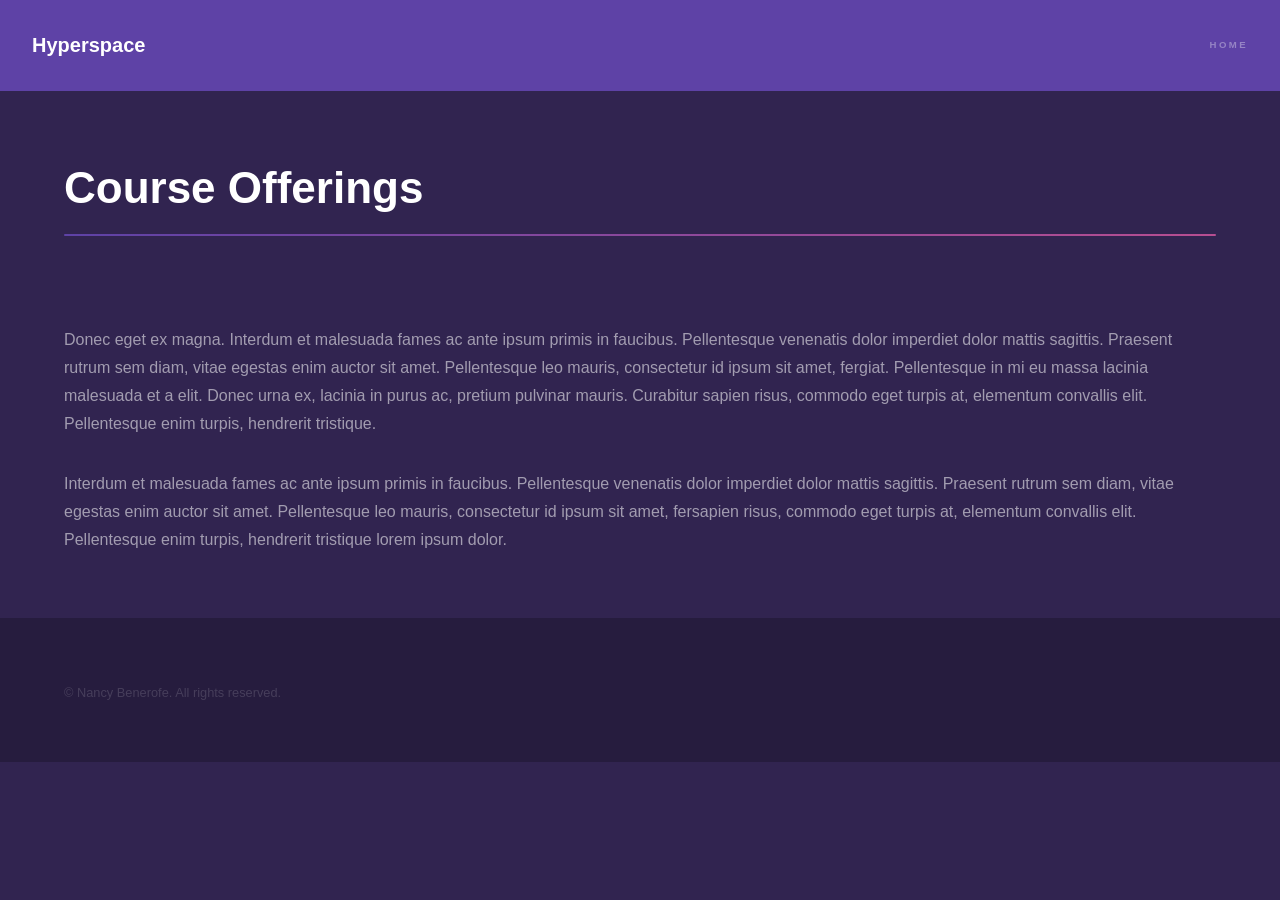
==== commit 64dfc787: "Copyright" ====
--- a/courses.html
+++ b/courses.html
@@ -30,7 +30,7 @@
 				<!-- Main -->
 					<section id="main" class="wrapper">
 						<div class="inner">
-							<h1 class="major">A Generic Page</h1>
+							<h1 class="major">Course Offerings</h1>
 							<span class="image fit"><img src="images/pic04.jpg" alt="" /></span>
 							<p>Donec eget ex magna. Interdum et malesuada fames ac ante ipsum primis in faucibus. Pellentesque venenatis dolor imperdiet dolor mattis sagittis. Praesent rutrum sem diam, vitae egestas enim auctor sit amet. Pellentesque leo mauris, consectetur id ipsum sit amet, fergiat. Pellentesque in mi eu massa lacinia malesuada et a elit. Donec urna ex, lacinia in purus ac, pretium pulvinar mauris. Curabitur sapien risus, commodo eget turpis at, elementum convallis elit. Pellentesque enim turpis, hendrerit tristique.</p>
 							<p>Interdum et malesuada fames ac ante ipsum primis in faucibus. Pellentesque venenatis dolor imperdiet dolor mattis sagittis. Praesent rutrum sem diam, vitae egestas enim auctor sit amet. Pellentesque leo mauris, consectetur id ipsum sit amet, fersapien risus, commodo eget turpis at, elementum convallis elit. Pellentesque enim turpis, hendrerit tristique lorem ipsum dolor.</p>
@@ -43,7 +43,7 @@
 			<footer id="footer" class="wrapper alt">
 				<div class="inner">
 					<ul class="menu">
-						<li>&copy; Untitled. All rights reserved.</li><li>Design: <a href="http://html5up.net">HTML5 UP</a></li>
+						<li>&copy; Nancy Benerofe. All rights reserved.</li>
 					</ul>
 				</div>
 			</footer>
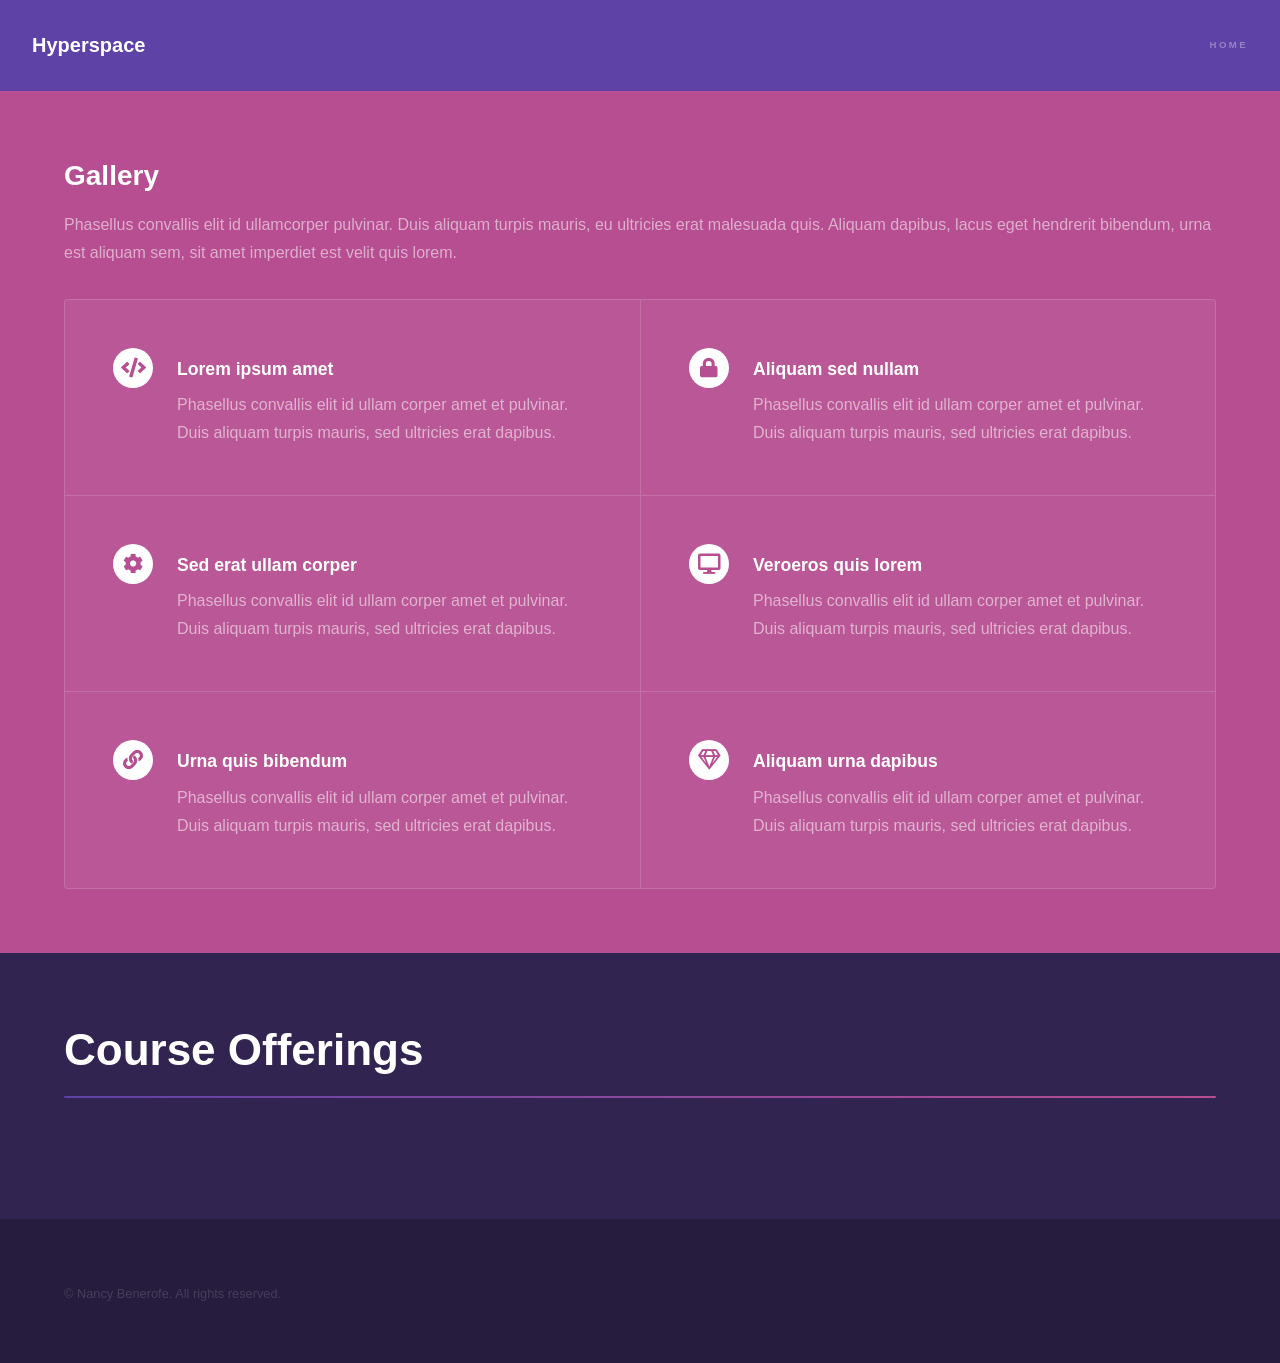
==== commit 24513fda: "Page progress" ====
--- a/courses.html
+++ b/courses.html
@@ -28,15 +28,50 @@
 			<div id="wrapper">
 
 				<!-- Main -->
+					<section id="two" class="wrapper style3 fade-up">
+						<div class="inner">
+							<h2>Gallery</h2>
+							<p>Phasellus convallis elit id ullamcorper pulvinar. Duis aliquam turpis mauris, eu ultricies erat malesuada quis. Aliquam dapibus, lacus eget hendrerit bibendum, urna est aliquam sem, sit amet imperdiet est velit quis lorem.</p>
+							<div class="features">
+								<section>
+									<span class="icon solid major fa-code"></span>
+									<h3>Lorem ipsum amet</h3>
+									<p>Phasellus convallis elit id ullam corper amet et pulvinar. Duis aliquam turpis mauris, sed ultricies erat dapibus.</p>
+								</section>
+								<section>
+									<span class="icon solid major fa-lock"></span>
+									<h3>Aliquam sed nullam</h3>
+									<p>Phasellus convallis elit id ullam corper amet et pulvinar. Duis aliquam turpis mauris, sed ultricies erat dapibus.</p>
+								</section>
+								<section>
+									<span class="icon solid major fa-cog"></span>
+									<h3>Sed erat ullam corper</h3>
+									<p>Phasellus convallis elit id ullam corper amet et pulvinar. Duis aliquam turpis mauris, sed ultricies erat dapibus.</p>
+								</section>
+								<section>
+									<span class="icon solid major fa-desktop"></span>
+									<h3>Veroeros quis lorem</h3>
+									<p>Phasellus convallis elit id ullam corper amet et pulvinar. Duis aliquam turpis mauris, sed ultricies erat dapibus.</p>
+								</section>
+								<section>
+									<span class="icon solid major fa-link"></span>
+									<h3>Urna quis bibendum</h3>
+									<p>Phasellus convallis elit id ullam corper amet et pulvinar. Duis aliquam turpis mauris, sed ultricies erat dapibus.</p>
+								</section>
+								<section>
+									<span class="icon major fa-gem"></span>
+									<h3>Aliquam urna dapibus</h3>
+									<p>Phasellus convallis elit id ullam corper amet et pulvinar. Duis aliquam turpis mauris, sed ultricies erat dapibus.</p>
+								</section>
+							</div>
+						</div>
+					</section>
 					<section id="main" class="wrapper">
 						<div class="inner">
 							<h1 class="major">Course Offerings</h1>
 							<span class="image fit"><img src="images/pic04.jpg" alt="" /></span>
-							<p>Donec eget ex magna. Interdum et malesuada fames ac ante ipsum primis in faucibus. Pellentesque venenatis dolor imperdiet dolor mattis sagittis. Praesent rutrum sem diam, vitae egestas enim auctor sit amet. Pellentesque leo mauris, consectetur id ipsum sit amet, fergiat. Pellentesque in mi eu massa lacinia malesuada et a elit. Donec urna ex, lacinia in purus ac, pretium pulvinar mauris. Curabitur sapien risus, commodo eget turpis at, elementum convallis elit. Pellentesque enim turpis, hendrerit tristique.</p>
-							<p>Interdum et malesuada fames ac ante ipsum primis in faucibus. Pellentesque venenatis dolor imperdiet dolor mattis sagittis. Praesent rutrum sem diam, vitae egestas enim auctor sit amet. Pellentesque leo mauris, consectetur id ipsum sit amet, fersapien risus, commodo eget turpis at, elementum convallis elit. Pellentesque enim turpis, hendrerit tristique lorem ipsum dolor.</p>
 						</div>
 					</section>
-
 			</div>
 
 		<!-- Footer -->
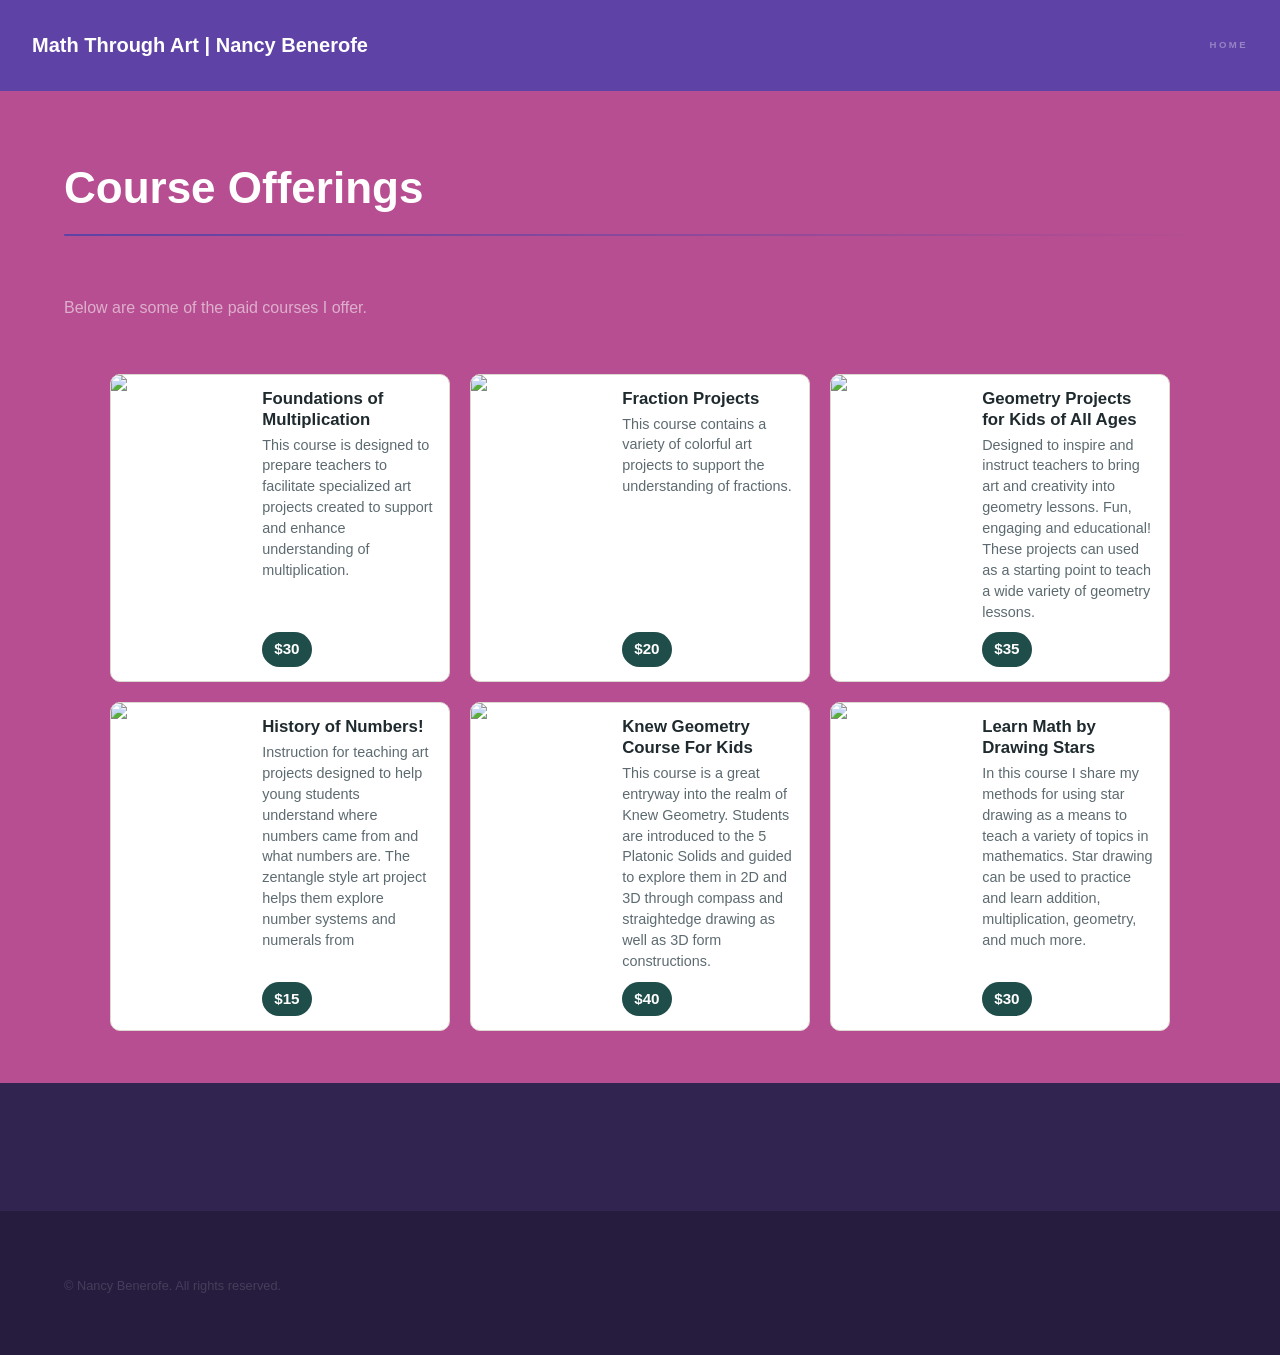
==== commit d1d04133: "Text completion" ====
--- a/courses.html
+++ b/courses.html
@@ -1,12 +1,7 @@
 <!DOCTYPE HTML>
-<!--
-	Hyperspace by HTML5 UP
-	html5up.net | @ajlkn
-	Free for personal and commercial use under the CCA 3.0 license (html5up.net/license)
--->
 <html>
 	<head>
-		<title>Generic - Hyperspace by HTML5 UP</title>
+		<title>Course Offerings</title>
 		<meta charset="utf-8" />
 		<meta name="viewport" content="width=device-width, initial-scale=1, user-scalable=no" />
 		<link rel="stylesheet" href="assets/css/main.css" />
@@ -16,7 +11,7 @@
 
 		<!-- Header -->
 			<header id="header">
-				<a href="index.html" class="title">Hyperspace</a>
+				<a href="index.html" class="title">Math Through Art | Nancy Benerofe</a>
 				<nav>
 					<ul>
 						<li><a href="index.html">Home</a></li>
@@ -30,45 +25,82 @@
 				<!-- Main -->
 					<section id="two" class="wrapper style3 fade-up">
 						<div class="inner">
-							<h2>Gallery</h2>
-							<p>Phasellus convallis elit id ullamcorper pulvinar. Duis aliquam turpis mauris, eu ultricies erat malesuada quis. Aliquam dapibus, lacus eget hendrerit bibendum, urna est aliquam sem, sit amet imperdiet est velit quis lorem.</p>
-							<div class="features">
-								<section>
-									<span class="icon solid major fa-code"></span>
-									<h3>Lorem ipsum amet</h3>
-									<p>Phasellus convallis elit id ullam corper amet et pulvinar. Duis aliquam turpis mauris, sed ultricies erat dapibus.</p>
-								</section>
-								<section>
-									<span class="icon solid major fa-lock"></span>
-									<h3>Aliquam sed nullam</h3>
-									<p>Phasellus convallis elit id ullam corper amet et pulvinar. Duis aliquam turpis mauris, sed ultricies erat dapibus.</p>
-								</section>
-								<section>
-									<span class="icon solid major fa-cog"></span>
-									<h3>Sed erat ullam corper</h3>
-									<p>Phasellus convallis elit id ullam corper amet et pulvinar. Duis aliquam turpis mauris, sed ultricies erat dapibus.</p>
-								</section>
-								<section>
-									<span class="icon solid major fa-desktop"></span>
-									<h3>Veroeros quis lorem</h3>
-									<p>Phasellus convallis elit id ullam corper amet et pulvinar. Duis aliquam turpis mauris, sed ultricies erat dapibus.</p>
-								</section>
-								<section>
-									<span class="icon solid major fa-link"></span>
-									<h3>Urna quis bibendum</h3>
-									<p>Phasellus convallis elit id ullam corper amet et pulvinar. Duis aliquam turpis mauris, sed ultricies erat dapibus.</p>
-								</section>
-								<section>
-									<span class="icon major fa-gem"></span>
-									<h3>Aliquam urna dapibus</h3>
-									<p>Phasellus convallis elit id ullam corper amet et pulvinar. Duis aliquam turpis mauris, sed ultricies erat dapibus.</p>
-								</section>
-							</div>
+							<h1 class="major">Course Offerings</h1>							
+							<p>Below are some of the paid courses I offer.</p>
+							<section class="pc-grid">
+
+							<article class="pc-card">
+								<div class="pc-card__img"><img src="" alt="Product 1"></div>
+								<div class="pc-card__body">
+								<div>
+									<h3 class="pc-card__title">Foundations of Multiplication</h3>
+									<p class="pc-card__desc">This course is designed to prepare teachers to facilitate specialized art projects created to support and enhance understanding of multiplication.</p>
+								</div>
+								<span class="pc-card__price">$30</span>
+								</div>
+							</article>
+
+							<article class="pc-card">
+								<div class="pc-card__img"><img src="" alt="Product 2"></div>
+								<div class="pc-card__body">
+								<div>
+									<h3 class="pc-card__title">Fraction Projects</h3>
+									<p class="pc-card__desc">This course contains a variety of colorful art projects to support the understanding of fractions.</p>
+								</div>
+								<span class="pc-card__price">$20</span>
+								</div>
+							</article>
+
+							<article class="pc-card">
+								<div class="pc-card__img"><img src="" alt="Product 3"></div>
+								<div class="pc-card__body">
+								<div>
+									<h3 class="pc-card__title">Geometry Projects for Kids of All Ages</h3>
+									<p class="pc-card__desc">Designed to inspire and instruct teachers to bring art and creativity into geometry lessons. Fun, engaging and educational! These projects can used as a starting point to teach a wide variety of geometry lessons.</p>
+								</div>
+								<span class="pc-card__price">$35</span>
+								</div>
+							</article>
+
+							<article class="pc-card">
+								<div class="pc-card__img"><img src="" alt="Product 4"></div>
+								<div class="pc-card__body">
+								<div>
+									<h3 class="pc-card__title">History of Numbers!</h3>
+									<p class="pc-card__desc">Instruction for teaching art projects designed to help young students understand where numbers came from and what numbers are. The zentangle style art project helps them explore number systems and numerals from </p>
+								</div>
+								<span class="pc-card__price">$15</span>
+								</div>
+							</article>
+
+							<article class="pc-card">
+								<div class="pc-card__img"><img src="" alt="Product 5"></div>
+								<div class="pc-card__body">
+								<div>
+									<h3 class="pc-card__title">Knew Geometry Course For Kids </h3>
+									<p class="pc-card__desc">This course is a great entryway into the realm of Knew Geometry. Students are introduced to the 5 Platonic Solids and guided to explore them in 2D and 3D through compass and straightedge drawing as well as 3D form constructions.</p>
+								</div>
+								<span class="pc-card__price">$40</span>
+								</div>
+							</article>
+
+							<article class="pc-card">
+								<div class="pc-card__img"><img src="" alt="Product 6"></div>
+								<div class="pc-card__body">
+								<div>
+									<h3 class="pc-card__title">Learn Math by Drawing Stars</h3>
+									<p class="pc-card__desc">In this course I share my methods for using star drawing as a means to teach a variety of topics in mathematics. Star drawing can be used to practice and learn addition, multiplication, geometry, and much more.</p>
+								</div>
+								<span class="pc-card__price">$30</span>
+								</div>
+							</article>
+
+							</section>
+
 						</div>
 					</section>
 					<section id="main" class="wrapper">
 						<div class="inner">
-							<h1 class="major">Course Offerings</h1>
 							<span class="image fit"><img src="images/pic04.jpg" alt="" /></span>
 						</div>
 					</section>
@@ -92,5 +124,100 @@
 			<script src="assets/js/util.js"></script>
 			<script src="assets/js/main.js"></script>
 
-	</body>
+			<style>
+			.pc-grid {
+				--pc-bg: #ffffff;
+				--pc-border: #dcd8d0;
+				--pc-text: #1f2a2e;
+				--pc-muted: #5d6b70;
+				--pc-price-bg: #1f4d4a;
+				--pc-price-text: #ffffff;
+				display: grid;
+				grid-template-columns: repeat(auto-fill, minmax(320px, 1fr));
+				gap: 20px;
+				max-width: 1100px;
+				margin: 0 auto;
+				padding: 20px;
+				font-family: "Trebuchet MS", "Segoe UI", Helvetica, Arial, sans-serif;
+			}
+
+			.pc-card {
+				position: relative;
+				display: flex;
+				align-items: stretch;
+				background: var(--pc-bg);
+				border: 1px solid var(--pc-border);
+				border-radius: 10px;
+				overflow: hidden;
+				min-height: 150px;
+			}
+
+			/* Cropped image on the left: object-fit crops it to fill the box */
+			.pc-card__img {
+				flex: 0 0 40%;
+				max-width: 40%;
+				position: relative;
+			}
+			.pc-card__img img {
+				position: absolute;
+				inset: 0;
+				width: 100%;
+				height: 100%;
+				object-fit: cover;
+				object-position: center;
+				display: block;
+			}
+
+			.pc-card__body {
+				flex: 1;
+				display: flex;
+				flex-direction: column;
+				justify-content: space-between;
+				gap: 10px;
+				padding: 14px 16px;
+				min-width: 0;
+			}
+
+			.pc-card__title {
+				margin: 0 0 4px;
+				font-size: 1.05rem;
+				line-height: 1.25;
+				color: var(--pc-text);
+			}
+
+			.pc-card__desc {
+				margin: 0;
+				font-size: 0.9rem;
+				line-height: 1.45;
+				color: var(--pc-muted);
+			}
+
+			/* Price tag slot */
+			.pc-card__price {
+				align-self: flex-start;
+				padding: 4px 12px;
+				border-radius: 999px;
+				background: var(--pc-price-bg);
+				color: var(--pc-price-text);
+				font-weight: 700;
+				font-size: 0.95rem;
+			}
+
+			@media (max-width: 400px) {
+				.pc-card__img { flex-basis: 36%; max-width: 36%; }
+			}
+
+			@media (prefers-color-scheme: dark) {
+				.pc-grid {
+				--pc-bg: #1c2326;
+				--pc-border: #34413f;
+				--pc-text: #eef2f1;
+				--pc-muted: #a3b2b0;
+				--pc-price-bg: #6fc1b6;
+				--pc-price-text: #10201e;
+				}
+			}
+			</style>
+</body>
+
 </html>
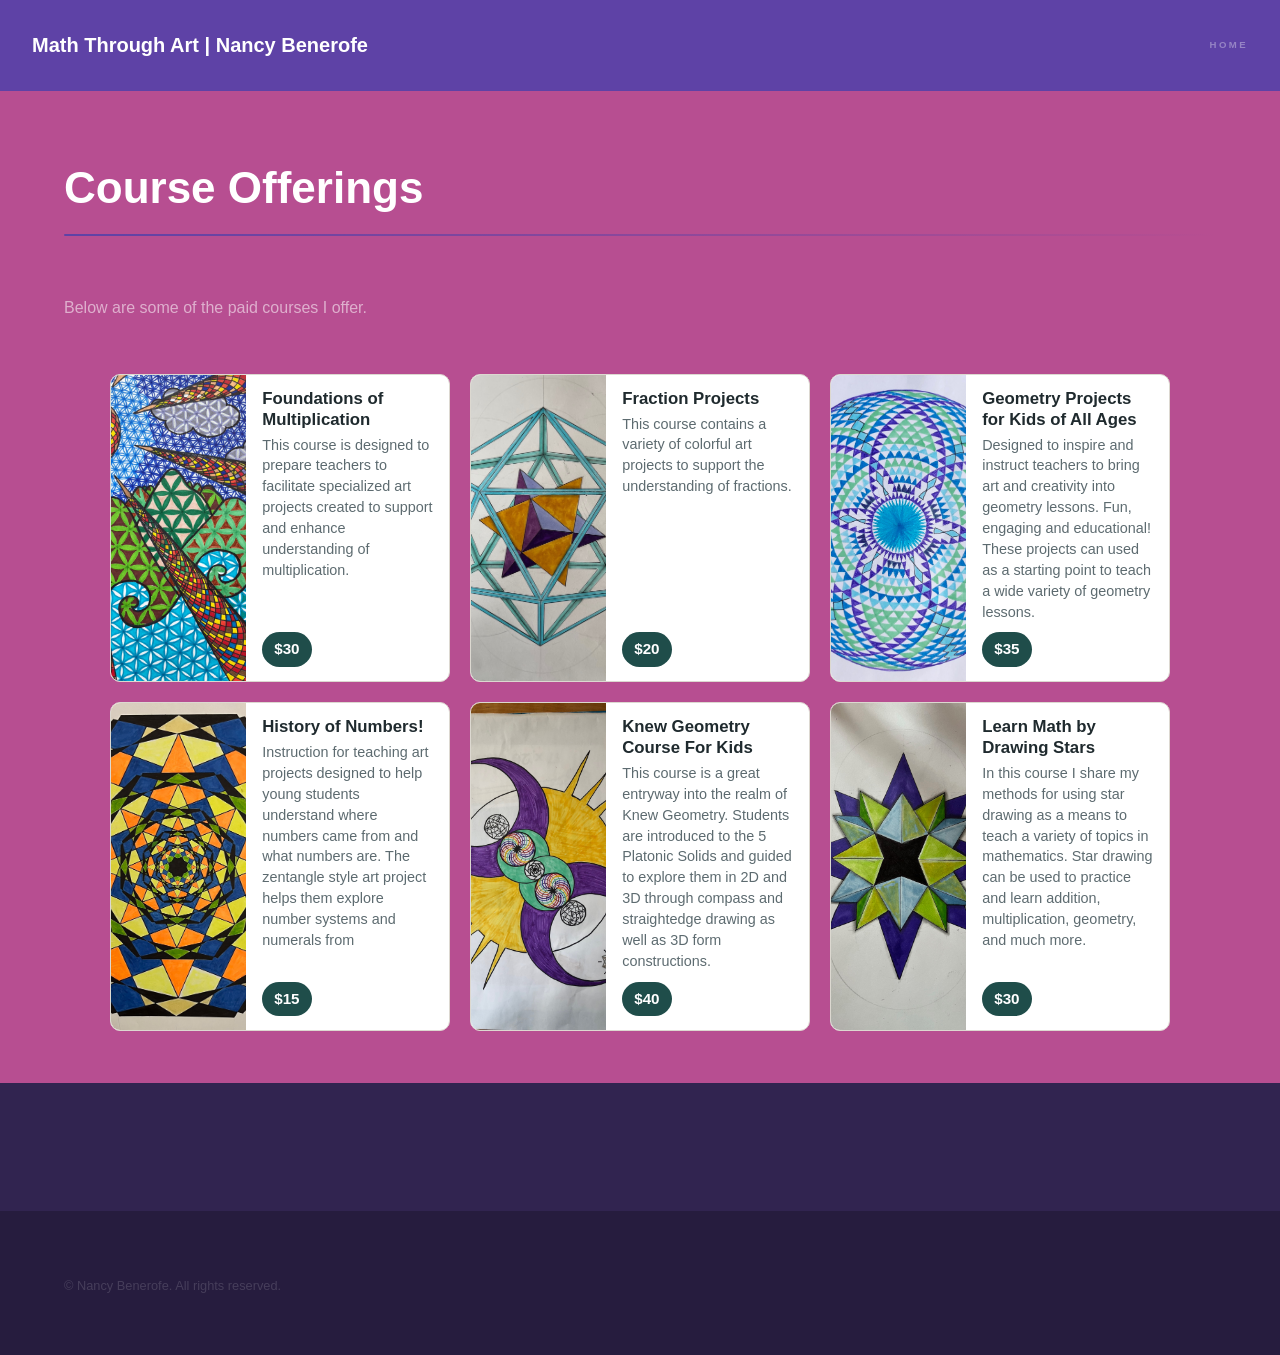
==== commit 67d99caf: "course images" ====
--- a/courses.html
+++ b/courses.html
@@ -30,7 +30,7 @@
 							<section class="pc-grid">
 
 							<article class="pc-card">
-								<div class="pc-card__img"><img src="" alt="Product 1"></div>
+								<div class="pc-card__img"><img src="images/IMG_2849.jpeg" alt="Product 1"></div>
 								<div class="pc-card__body">
 								<div>
 									<h3 class="pc-card__title">Foundations of Multiplication</h3>
@@ -41,7 +41,7 @@
 							</article>
 
 							<article class="pc-card">
-								<div class="pc-card__img"><img src="" alt="Product 2"></div>
+								<div class="pc-card__img"><img src="images/IMG_6518.jpeg" alt="Product 2"></div>
 								<div class="pc-card__body">
 								<div>
 									<h3 class="pc-card__title">Fraction Projects</h3>
@@ -52,7 +52,7 @@
 							</article>
 
 							<article class="pc-card">
-								<div class="pc-card__img"><img src="" alt="Product 3"></div>
+								<div class="pc-card__img"><img src="images/IMG_4921.jpeg" alt="Product 3"></div>
 								<div class="pc-card__body">
 								<div>
 									<h3 class="pc-card__title">Geometry Projects for Kids of All Ages</h3>
@@ -63,7 +63,7 @@
 							</article>
 
 							<article class="pc-card">
-								<div class="pc-card__img"><img src="" alt="Product 4"></div>
+								<div class="pc-card__img"><img src="images/IMG_9610.jpeg" alt="Product 4"></div>
 								<div class="pc-card__body">
 								<div>
 									<h3 class="pc-card__title">History of Numbers!</h3>
@@ -74,7 +74,7 @@
 							</article>
 
 							<article class="pc-card">
-								<div class="pc-card__img"><img src="" alt="Product 5"></div>
+								<div class="pc-card__img"><img src="images/IMG_9823.jpeg" alt="Product 5"></div>
 								<div class="pc-card__body">
 								<div>
 									<h3 class="pc-card__title">Knew Geometry Course For Kids </h3>
@@ -85,7 +85,7 @@
 							</article>
 
 							<article class="pc-card">
-								<div class="pc-card__img"><img src="" alt="Product 6"></div>
+								<div class="pc-card__img"><img src="images/IMG_4056.jpeg" alt="Product 6"></div>
 								<div class="pc-card__body">
 								<div>
 									<h3 class="pc-card__title">Learn Math by Drawing Stars</h3>
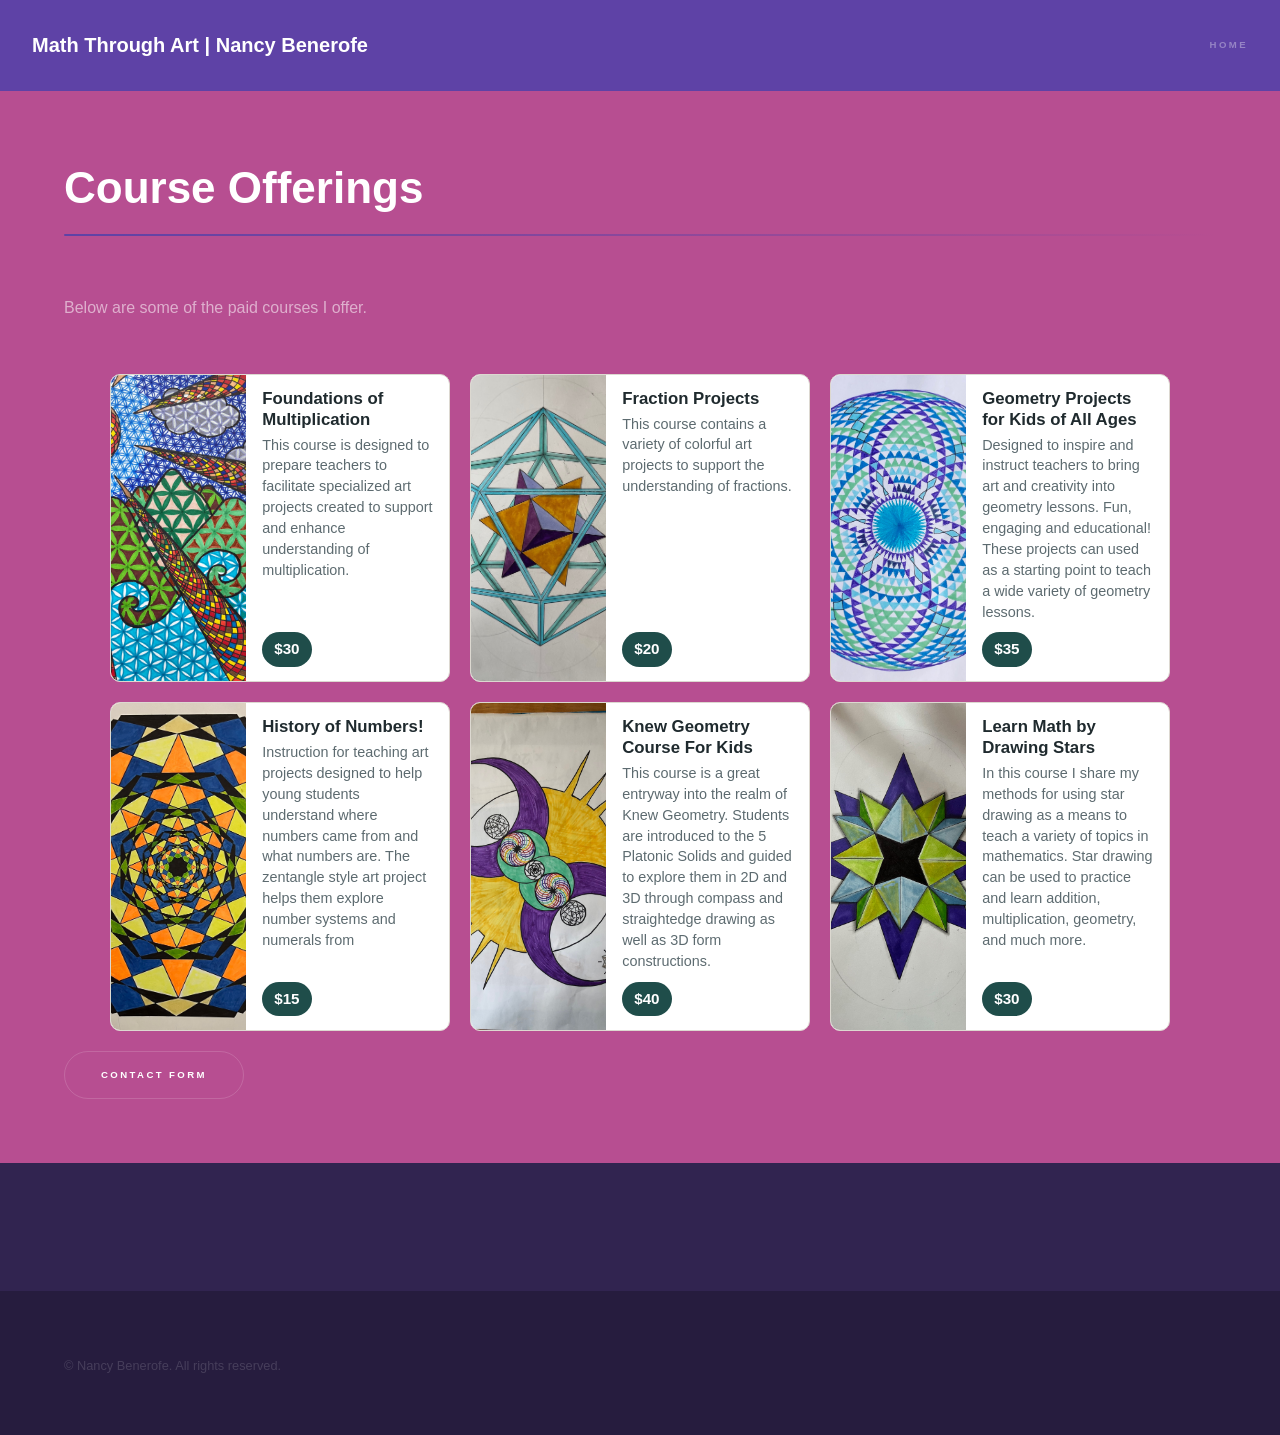
==== commit fb7bf9e6: "contact form button" ====
--- a/courses.html
+++ b/courses.html
@@ -94,7 +94,11 @@
 								<span class="pc-card__price">$30</span>
 								</div>
 							</article>
-
+							</section>
+							<section>
+								<ul class="actions">
+									<li><a href="URL GOES HERE" class="button scrolly">Contact Form</a></li>
+								</ul>
 							</section>
 
 						</div>
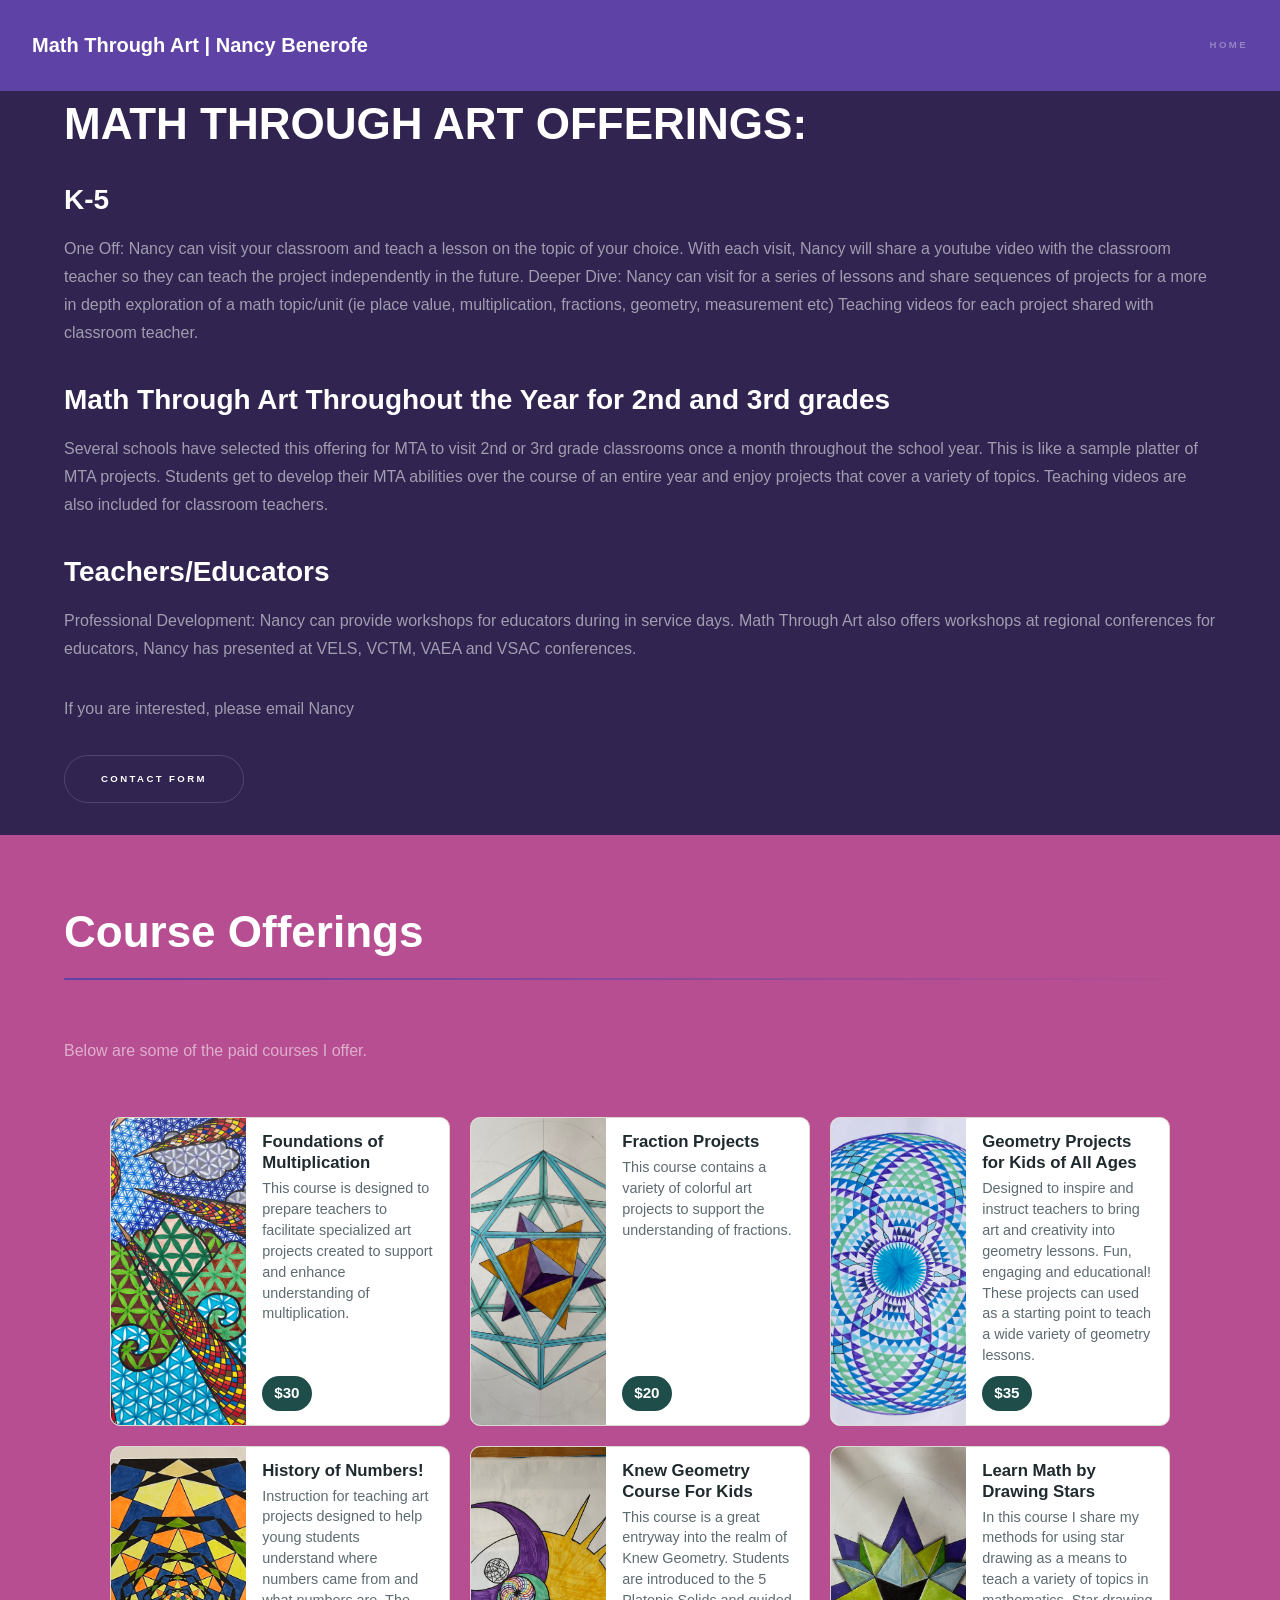
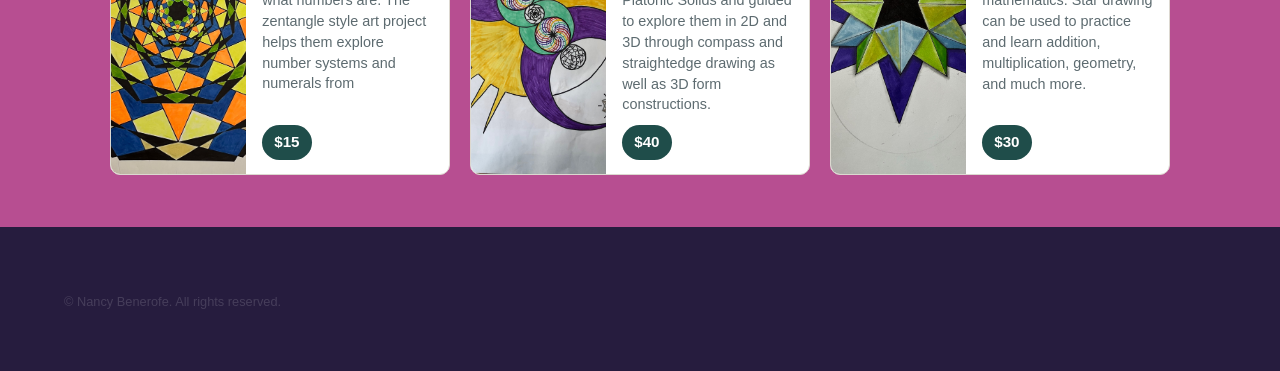
==== commit 343e4fc3: "Courses page formatting and text" ====
--- a/courses.html
+++ b/courses.html
@@ -18,6 +18,25 @@
 					</ul>
 				</nav>
 			</header>
+		<div style="padding-left: 5%; padding-right: 5%;">
+			<h1>MATH THROUGH ART OFFERINGS:</h1>
+				<h2>K-5</h2>
+				<p>One Off: Nancy can visit your classroom and teach a lesson on the topic of your choice. With each visit, Nancy will share a youtube video with the classroom teacher so they can teach the project independently in the future. Deeper Dive: Nancy can visit for a series of lessons and share sequences of projects for a more in depth exploration of a math topic/unit (ie place value, multiplication, fractions, geometry, measurement etc) Teaching videos for each project shared with classroom teacher.</p>
+
+				<h2>Math Through Art Throughout the Year for 2nd and 3rd grades</h2>
+				<p>Several schools have selected this offering for MTA to visit 2nd or 3rd grade classrooms once a month throughout the school year. This is like a sample platter of MTA projects. Students get to develop their MTA abilities over the course of an entire year and enjoy projects that cover a variety of topics. Teaching videos are also included for classroom teachers.</p>
+
+				<h2>Teachers/Educators</h2>
+				<p>Professional Development: Nancy can provide workshops for educators during in service days. Math Through Art also offers workshops at regional conferences for educators, Nancy has presented at VELS, VCTM, VAEA and VSAC conferences.</p>
+
+				<p>If you are interested, please email Nancy</p>
+				<section>
+					<ul class="actions">
+						<li><a href="URL GOES HERE" class="button scrolly">Contact Form</a></li>
+					</ul>
+				</section>
+		</div>
+
 
 		<!-- Wrapper -->
 			<div id="wrapper">
@@ -95,17 +114,6 @@
 								</div>
 							</article>
 							</section>
-							<section>
-								<ul class="actions">
-									<li><a href="URL GOES HERE" class="button scrolly">Contact Form</a></li>
-								</ul>
-							</section>
-
-						</div>
-					</section>
-					<section id="main" class="wrapper">
-						<div class="inner">
-							<span class="image fit"><img src="images/pic04.jpg" alt="" /></span>
 						</div>
 					</section>
 			</div>
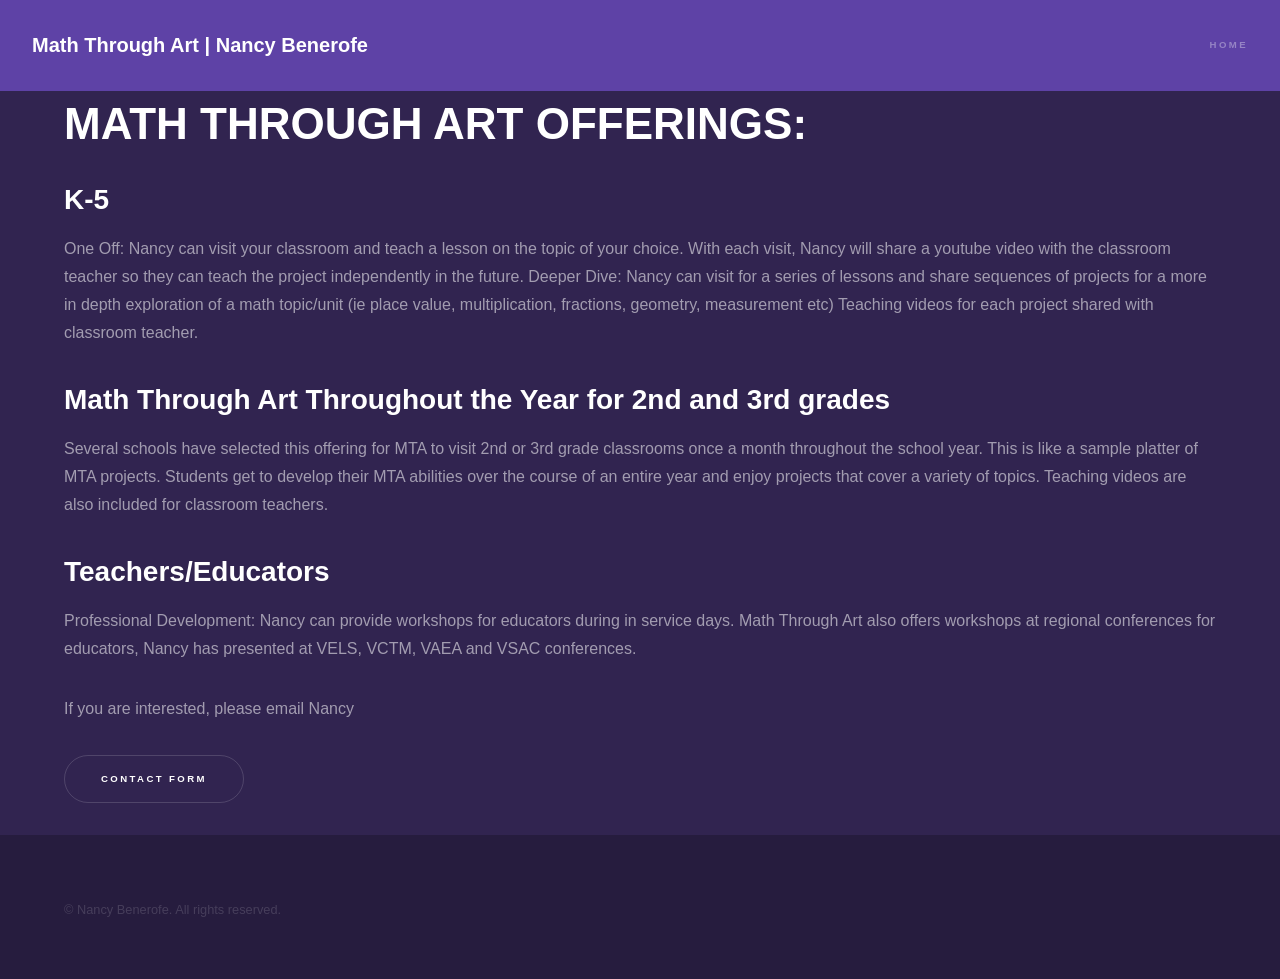
==== commit 8f953b8b: "Remove old courses" ====
--- a/courses.html
+++ b/courses.html
@@ -37,87 +37,6 @@
 				</section>
 		</div>
 
-
-		<!-- Wrapper -->
-			<div id="wrapper">
-
-				<!-- Main -->
-					<section id="two" class="wrapper style3 fade-up">
-						<div class="inner">
-							<h1 class="major">Course Offerings</h1>							
-							<p>Below are some of the paid courses I offer.</p>
-							<section class="pc-grid">
-
-							<article class="pc-card">
-								<div class="pc-card__img"><img src="images/IMG_2849.jpeg" alt="Product 1"></div>
-								<div class="pc-card__body">
-								<div>
-									<h3 class="pc-card__title">Foundations of Multiplication</h3>
-									<p class="pc-card__desc">This course is designed to prepare teachers to facilitate specialized art projects created to support and enhance understanding of multiplication.</p>
-								</div>
-								<span class="pc-card__price">$30</span>
-								</div>
-							</article>
-
-							<article class="pc-card">
-								<div class="pc-card__img"><img src="images/IMG_6518.jpeg" alt="Product 2"></div>
-								<div class="pc-card__body">
-								<div>
-									<h3 class="pc-card__title">Fraction Projects</h3>
-									<p class="pc-card__desc">This course contains a variety of colorful art projects to support the understanding of fractions.</p>
-								</div>
-								<span class="pc-card__price">$20</span>
-								</div>
-							</article>
-
-							<article class="pc-card">
-								<div class="pc-card__img"><img src="images/IMG_4921.jpeg" alt="Product 3"></div>
-								<div class="pc-card__body">
-								<div>
-									<h3 class="pc-card__title">Geometry Projects for Kids of All Ages</h3>
-									<p class="pc-card__desc">Designed to inspire and instruct teachers to bring art and creativity into geometry lessons. Fun, engaging and educational! These projects can used as a starting point to teach a wide variety of geometry lessons.</p>
-								</div>
-								<span class="pc-card__price">$35</span>
-								</div>
-							</article>
-
-							<article class="pc-card">
-								<div class="pc-card__img"><img src="images/IMG_9610.jpeg" alt="Product 4"></div>
-								<div class="pc-card__body">
-								<div>
-									<h3 class="pc-card__title">History of Numbers!</h3>
-									<p class="pc-card__desc">Instruction for teaching art projects designed to help young students understand where numbers came from and what numbers are. The zentangle style art project helps them explore number systems and numerals from </p>
-								</div>
-								<span class="pc-card__price">$15</span>
-								</div>
-							</article>
-
-							<article class="pc-card">
-								<div class="pc-card__img"><img src="images/IMG_9823.jpeg" alt="Product 5"></div>
-								<div class="pc-card__body">
-								<div>
-									<h3 class="pc-card__title">Knew Geometry Course For Kids </h3>
-									<p class="pc-card__desc">This course is a great entryway into the realm of Knew Geometry. Students are introduced to the 5 Platonic Solids and guided to explore them in 2D and 3D through compass and straightedge drawing as well as 3D form constructions.</p>
-								</div>
-								<span class="pc-card__price">$40</span>
-								</div>
-							</article>
-
-							<article class="pc-card">
-								<div class="pc-card__img"><img src="images/IMG_4056.jpeg" alt="Product 6"></div>
-								<div class="pc-card__body">
-								<div>
-									<h3 class="pc-card__title">Learn Math by Drawing Stars</h3>
-									<p class="pc-card__desc">In this course I share my methods for using star drawing as a means to teach a variety of topics in mathematics. Star drawing can be used to practice and learn addition, multiplication, geometry, and much more.</p>
-								</div>
-								<span class="pc-card__price">$30</span>
-								</div>
-							</article>
-							</section>
-						</div>
-					</section>
-			</div>
-
 		<!-- Footer -->
 			<footer id="footer" class="wrapper alt">
 				<div class="inner">
@@ -136,100 +55,6 @@
 			<script src="assets/js/util.js"></script>
 			<script src="assets/js/main.js"></script>
 
-			<style>
-			.pc-grid {
-				--pc-bg: #ffffff;
-				--pc-border: #dcd8d0;
-				--pc-text: #1f2a2e;
-				--pc-muted: #5d6b70;
-				--pc-price-bg: #1f4d4a;
-				--pc-price-text: #ffffff;
-				display: grid;
-				grid-template-columns: repeat(auto-fill, minmax(320px, 1fr));
-				gap: 20px;
-				max-width: 1100px;
-				margin: 0 auto;
-				padding: 20px;
-				font-family: "Trebuchet MS", "Segoe UI", Helvetica, Arial, sans-serif;
-			}
-
-			.pc-card {
-				position: relative;
-				display: flex;
-				align-items: stretch;
-				background: var(--pc-bg);
-				border: 1px solid var(--pc-border);
-				border-radius: 10px;
-				overflow: hidden;
-				min-height: 150px;
-			}
-
-			/* Cropped image on the left: object-fit crops it to fill the box */
-			.pc-card__img {
-				flex: 0 0 40%;
-				max-width: 40%;
-				position: relative;
-			}
-			.pc-card__img img {
-				position: absolute;
-				inset: 0;
-				width: 100%;
-				height: 100%;
-				object-fit: cover;
-				object-position: center;
-				display: block;
-			}
-
-			.pc-card__body {
-				flex: 1;
-				display: flex;
-				flex-direction: column;
-				justify-content: space-between;
-				gap: 10px;
-				padding: 14px 16px;
-				min-width: 0;
-			}
-
-			.pc-card__title {
-				margin: 0 0 4px;
-				font-size: 1.05rem;
-				line-height: 1.25;
-				color: var(--pc-text);
-			}
-
-			.pc-card__desc {
-				margin: 0;
-				font-size: 0.9rem;
-				line-height: 1.45;
-				color: var(--pc-muted);
-			}
-
-			/* Price tag slot */
-			.pc-card__price {
-				align-self: flex-start;
-				padding: 4px 12px;
-				border-radius: 999px;
-				background: var(--pc-price-bg);
-				color: var(--pc-price-text);
-				font-weight: 700;
-				font-size: 0.95rem;
-			}
-
-			@media (max-width: 400px) {
-				.pc-card__img { flex-basis: 36%; max-width: 36%; }
-			}
-
-			@media (prefers-color-scheme: dark) {
-				.pc-grid {
-				--pc-bg: #1c2326;
-				--pc-border: #34413f;
-				--pc-text: #eef2f1;
-				--pc-muted: #a3b2b0;
-				--pc-price-bg: #6fc1b6;
-				--pc-price-text: #10201e;
-				}
-			}
-			</style>
 </body>
 
 </html>
